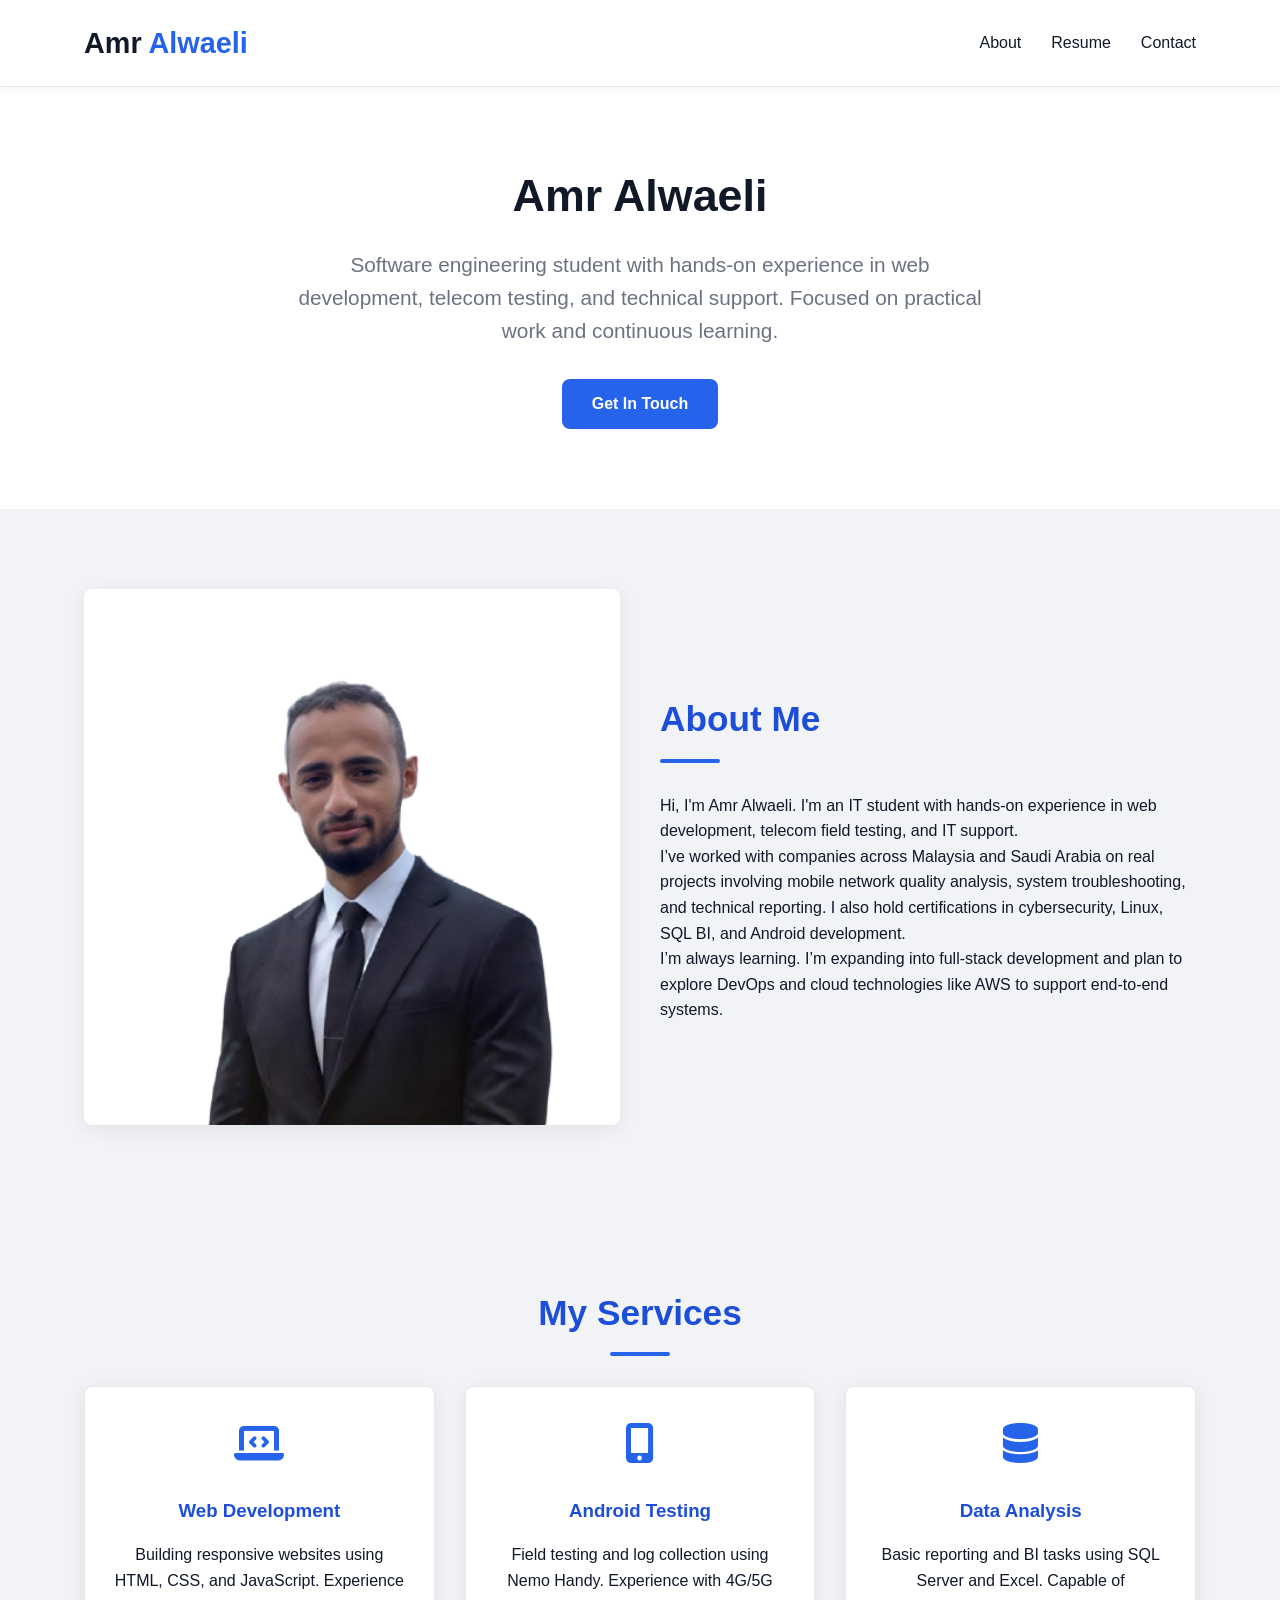
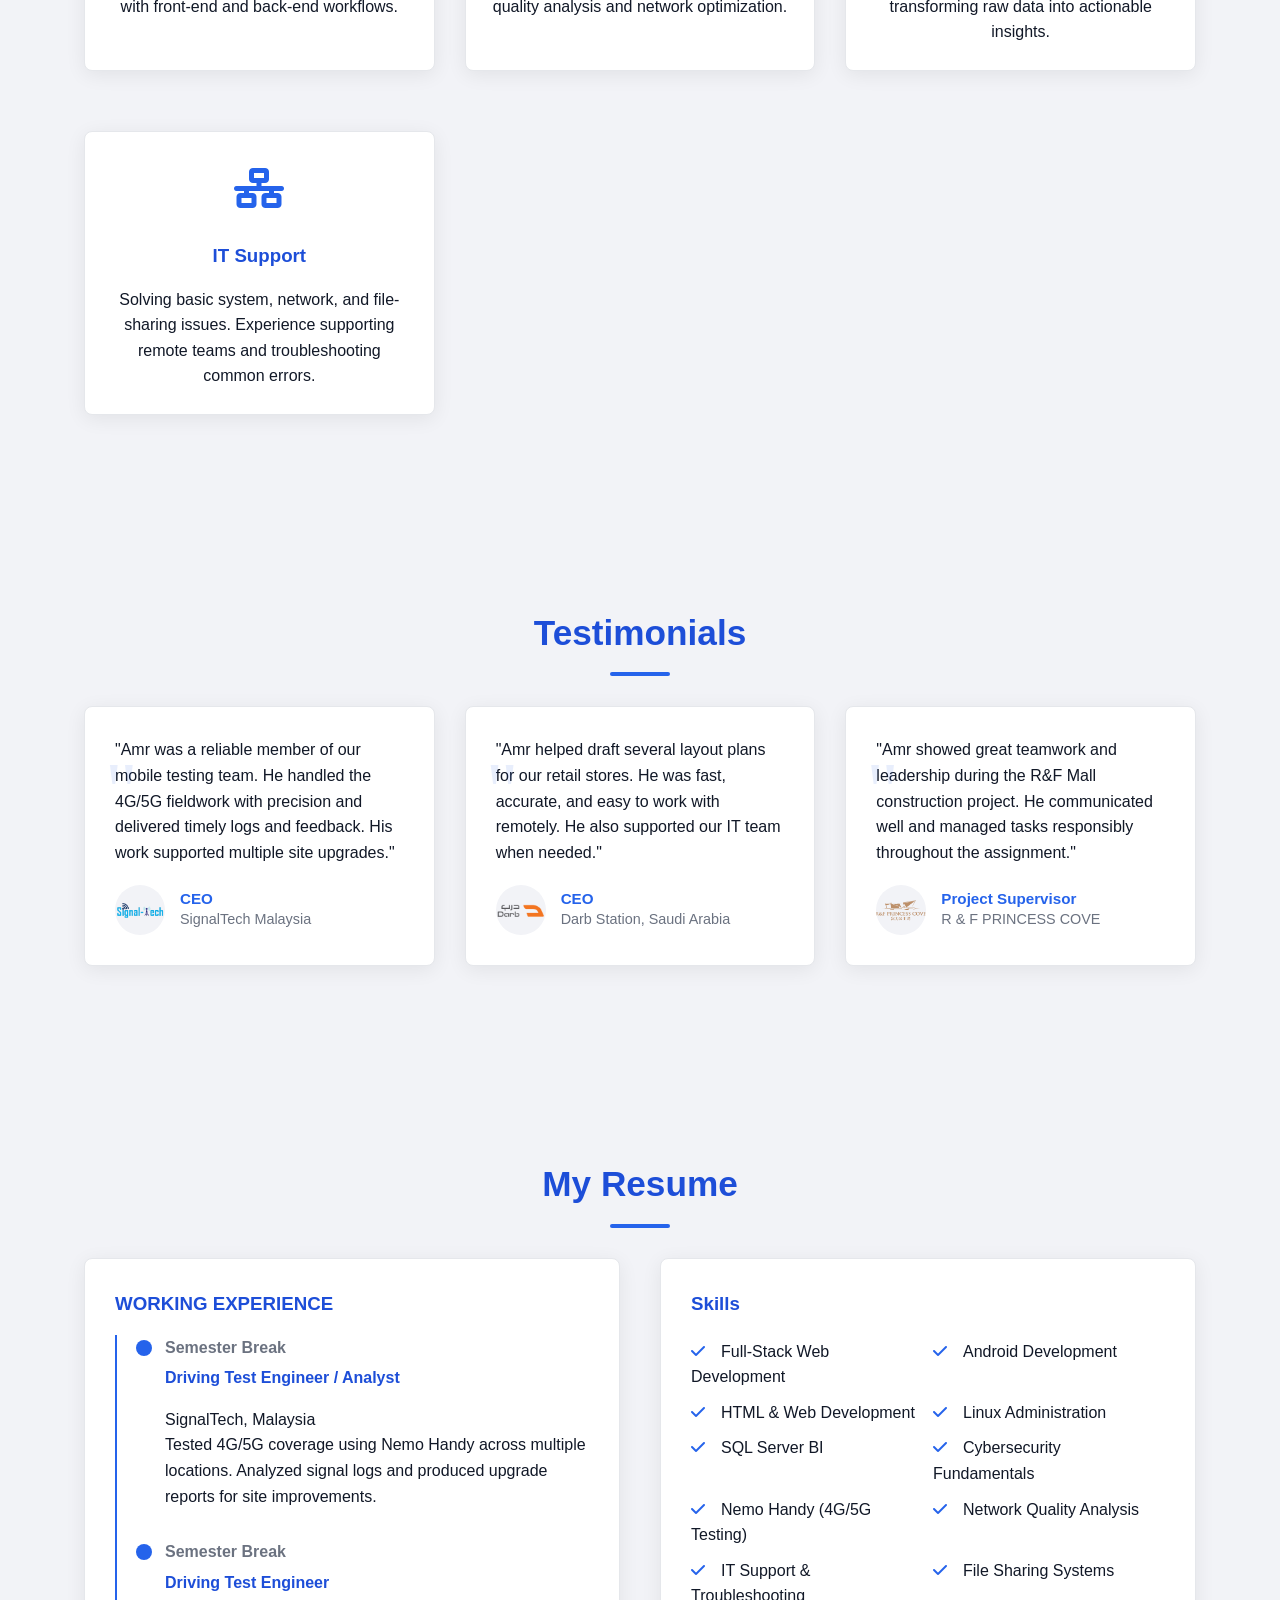
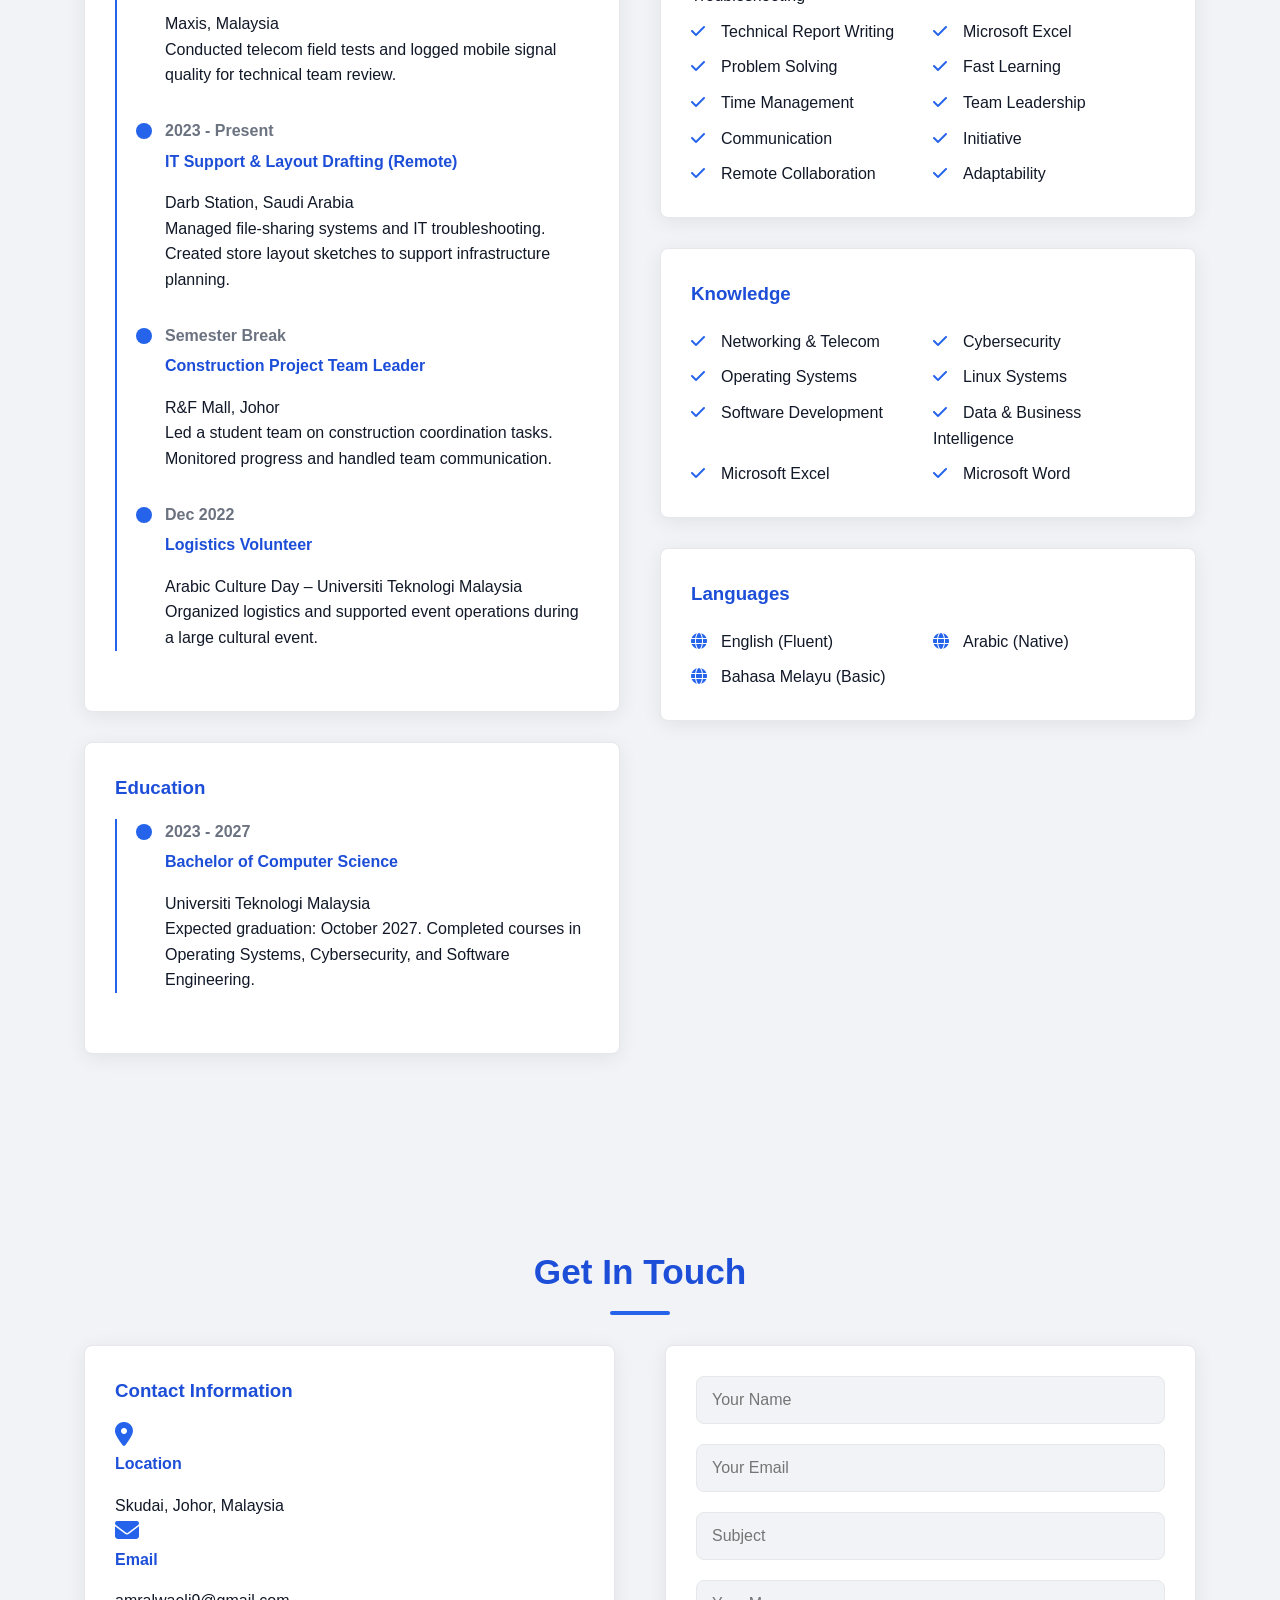
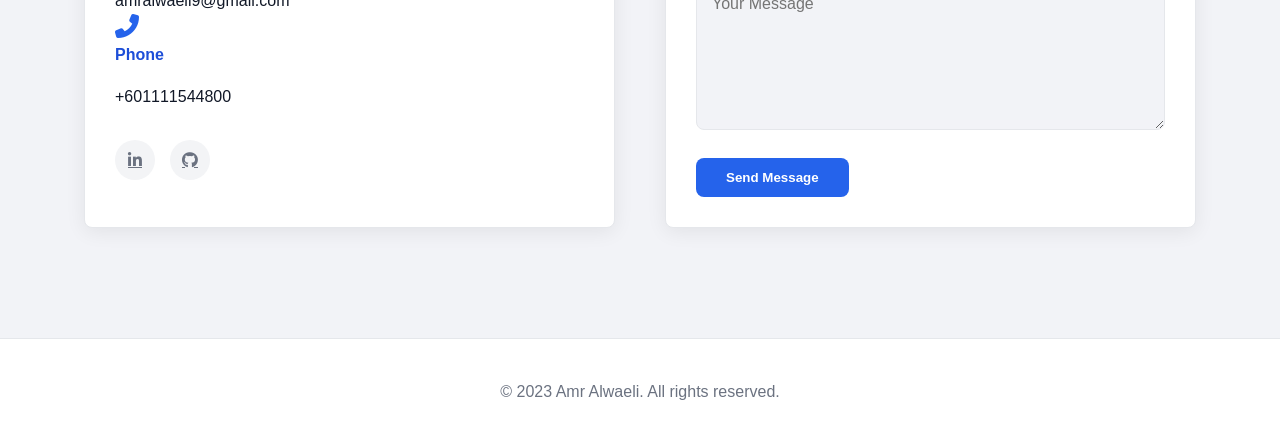
==== index.html @ 433f0118 "Add files via upload" ====
<!DOCTYPE html>
<html lang="en">
<head>
    <meta charset="UTF-8">
    <meta name="viewport" content="width=device-width, initial-scale=1.0">
    <title>Amr Alwaeli | Portfolio</title>
    <link rel="stylesheet" href="https://cdnjs.cloudflare.com/ajax/libs/font-awesome/6.4.0/css/all.min.css">
    <link href="https://fonts.googleapis.com/css2?family=Inter:wght@400;600;700&display=swap" rel="stylesheet">
    <link rel="stylesheet" href="styles.css">
</head>
<body>
    <!-- Header -->
    <header>
        <div class="container nav-container">
            <a href="#" class="logo">Amr<span> Alwaeli</span></a>
            
            <button class="mobile-menu-btn">
                <i class="fas fa-bars"></i>
            </button>
            
            <ul class="nav-links">
                <li><a href="#about">About</a></li>
                <li><a href="#resume">Resume</a></li>
                <li><a href="#contact">Contact</a></li>
            </ul>
        </div>
    </header>

    <!-- Hero Section -->
    <section class="hero">
        <div class="container">
            <h1>Amr Alwaeli</h1>
            <p>Software engineering student with hands-on experience in web development, telecom testing, and technical support. Focused on practical work and continuous learning.</p>
            <a href="#contact" class="btn">Get In Touch</a>
        </div>
    </section>

    <!-- About Section -->
    <section id="about" class="section">
        <div class="container">
            <div class="about-content">
                <div class="about-img">
                    <img src="assets/images/me.png" alt="Amr Alwaeli">
                </div>
                <div class="about-text">
                    <h2>About Me</h2>
                    <p>Hi, I'm Amr Alwaeli. I'm an IT student with hands-on experience in web development, telecom field testing, and IT support.</p>
                    <p>I’ve worked with companies across Malaysia and Saudi Arabia on real projects involving mobile network quality analysis, system troubleshooting, and technical reporting. I also hold certifications in cybersecurity, Linux, SQL BI, and Android development.</p>
                    <p>I’m always learning. I’m expanding into full-stack development and plan to explore DevOps and cloud technologies like AWS to support end-to-end systems.</p>
                </div>
            </div>
        </div>
    </section>
            
    <!-- My Services -->
    <div class="services-section">
        <div class="container">
            <h2 class="text-center">My Services</h2>
            <div class="services">
                <div class="card service-card">
                    <div class="service-icon">
                        <i class="fas fa-laptop-code"></i>
                    </div>
                    <h3>Web Development</h3>
                    <p>Building responsive websites using HTML, CSS, and JavaScript. Experience with front-end and back-end workflows.</p>
                </div>
                <div class="card service-card">
                    <div class="service-icon">
                        <i class="fas fa-mobile-alt"></i>
                    </div>
                    <h3>Android Testing</h3>
                    <p>Field testing and log collection using Nemo Handy. Experience with 4G/5G quality analysis and network optimization.</p>
                </div>
                <div class="card service-card">
                    <div class="service-icon">
                        <i class="fas fa-database"></i>
                    </div>
                    <h3>Data Analysis</h3>
                    <p>Basic reporting and BI tasks using SQL Server and Excel. Capable of transforming raw data into actionable insights.</p>
                </div>
                <div class="card service-card">
                    <div class="service-icon">
                        <i class="fas fa-network-wired"></i>
                    </div>
                    <h3>IT Support</h3>
                    <p>Solving basic system, network, and file-sharing issues. Experience supporting remote teams and troubleshooting common errors.</p>
                </div>
            </div>
        </div>
    </div>
            
    <!-- Testimonials -->
    <div class="testimonials-section">
        <div class="container">
            <h2 class="text-center">Testimonials</h2>
            <div class="testimonials">
                <div class="card testimonial-card">
                    <div class="testimonial-content">
                        <p>"Amr was a reliable member of our mobile testing team. He handled the 4G/5G fieldwork with precision and delivered timely logs and feedback. His work supported multiple site upgrades."</p>
                        <div class="client-info">
                            <img src="assets/images/SignalTech.jpg" alt="Client" class="client-avatar">
                            <div>
                                <h4>CEO</h4>
                                <p>SignalTech Malaysia</p>
                            </div>
                        </div>
                    </div>
                </div>
                <div class="card testimonial-card">
                    <div class="testimonial-content">
                        <p>"Amr helped draft several layout plans for our retail stores. He was fast, accurate, and easy to work with remotely. He also supported our IT team when needed."</p>
                        <div class="client-info">
                            <img src="assets/images/Darb.jpg" alt="Client" class="client-avatar">
                            <div>
                                <h4>CEO</h4>
                                <p>Darb Station, Saudi Arabia</p>
                            </div>
                        </div>
                    </div>
                </div>
                <div class="card testimonial-card">
                    <div class="testimonial-content">
                        <p>"Amr showed great teamwork and leadership during the R&F Mall construction project. He communicated well and managed tasks responsibly throughout the assignment."</p>
                        <div class="client-info">
                            <img src="assets/images/R&F.jpg" alt="Client" class="client-avatar">
                            <div>
                                <h4>Project Supervisor</h4>
                                <p>R & F PRINCESS COVE</p>
                            </div>
                        </div>
                    </div>
                </div>
            </div>
        </div>
    </div>

    <!-- Resume Section -->
    <section id="resume" class="section resume-section">
        <div class="container">
            <h2 class="text-center">My Resume</h2>
            
            <div class="resume-grid">
                <!-- Left Column -->
                <div>
                    <div class="card">
                        <h3>WORKING EXPERIENCE</h3>
                        <div class="timeline">
                            <div class="timeline-item">
                                <div class="timeline-date">Semester Break</div>
                                <h4>Driving Test Engineer / Analyst</h4>
                                <p>SignalTech, Malaysia</p>
                                <p>Tested 4G/5G coverage using Nemo Handy across multiple locations. Analyzed signal logs and produced upgrade reports for site improvements.</p>
                            </div>
                            <div class="timeline-item">
                                <div class="timeline-date">Semester Break</div>
                                <h4>Driving Test Engineer</h4>
                                <p>Maxis, Malaysia</p>
                                <p>Conducted telecom field tests and logged mobile signal quality for technical team review.</p>
                            </div>
                            <div class="timeline-item">
                                <div class="timeline-date">2023 - Present</div>
                                <h4>IT Support & Layout Drafting (Remote)</h4>
                                <p>Darb Station, Saudi Arabia</p>
                                <p>Managed file-sharing systems and IT troubleshooting. Created store layout sketches to support infrastructure planning.</p>
                            </div>
                            <div class="timeline-item">
                                <div class="timeline-date">Semester Break</div>
                                <h4>Construction Project Team Leader</h4>
                                <p>R&F Mall, Johor</p>
                                <p>Led a student team on construction coordination tasks. Monitored progress and handled team communication.</p>
                            </div>
                            <div class="timeline-item">
                                <div class="timeline-date">Dec 2022</div>
                                <h4>Logistics Volunteer</h4>
                                <p>Arabic Culture Day – Universiti Teknologi Malaysia</p>
                                <p>Organized logistics and supported event operations during a large cultural event.</p>
                            </div>
                        </div>
                    </div>

                    <div class="card">
                        <h3>Education</h3>
                        <div class="timeline">
                            <div class="timeline-item">
                                <div class="timeline-date">2023 - 2027</div>
                                <h4>Bachelor of Computer Science</h4>
                                <p>Universiti Teknologi Malaysia</p>
                                <p>Expected graduation: October 2027. Completed courses in Operating Systems, Cybersecurity, and Software Engineering.</p>
                            </div>
                        </div>
                    </div>
                </div>
                
                <!-- Right Column -->
                <div>
                    <div class="card">
                        <h3>Skills</h3>
                        <div class="knowledge-list">
                            <div class="knowledge-item"><i class="fas fa-check"></i><span>Full-Stack Web Development</span></div>
                            <div class="knowledge-item"><i class="fas fa-check"></i><span>Android Development</span></div>
                            <div class="knowledge-item"><i class="fas fa-check"></i><span>HTML & Web Development</span></div>
                            <div class="knowledge-item"><i class="fas fa-check"></i><span>Linux Administration</span></div>
                            <div class="knowledge-item"><i class="fas fa-check"></i><span>SQL Server BI</span></div>
                            <div class="knowledge-item"><i class="fas fa-check"></i><span>Cybersecurity Fundamentals</span></div>
                            <div class="knowledge-item"><i class="fas fa-check"></i><span>Nemo Handy (4G/5G Testing)</span></div>
                            <div class="knowledge-item"><i class="fas fa-check"></i><span>Network Quality Analysis</span></div>
                            <div class="knowledge-item"><i class="fas fa-check"></i><span>IT Support & Troubleshooting</span></div>
                            <div class="knowledge-item"><i class="fas fa-check"></i><span>File Sharing Systems</span></div>
                            <div class="knowledge-item"><i class="fas fa-check"></i><span>Technical Report Writing</span></div>
                            <div class="knowledge-item"><i class="fas fa-check"></i><span>Microsoft Excel</span></div>
                            <div class="knowledge-item"><i class="fas fa-check"></i><span>Problem Solving</span></div>
                            <div class="knowledge-item"><i class="fas fa-check"></i><span>Fast Learning</span></div>
                            <div class="knowledge-item"><i class="fas fa-check"></i><span>Time Management</span></div>
                            <div class="knowledge-item"><i class="fas fa-check"></i><span>Team Leadership</span></div>
                            <div class="knowledge-item"><i class="fas fa-check"></i><span>Communication</span></div>
                            <div class="knowledge-item"><i class="fas fa-check"></i><span>Initiative</span></div>
                            <div class="knowledge-item"><i class="fas fa-check"></i><span>Remote Collaboration</span></div>
                            <div class="knowledge-item"><i class="fas fa-check"></i><span>Adaptability</span></div>
                        </div>
                    </div>

                    <div class="card">
                        <h3>Knowledge</h3>
                        <div class="knowledge-list">
                            <div class="knowledge-item"><i class="fas fa-check"></i><span>Networking & Telecom</span></div>
                            <div class="knowledge-item"><i class="fas fa-check"></i><span>Cybersecurity</span></div>
                            <div class="knowledge-item"><i class="fas fa-check"></i><span>Operating Systems</span></div>
                            <div class="knowledge-item"><i class="fas fa-check"></i><span>Linux Systems</span></div>
                            <div class="knowledge-item"><i class="fas fa-check"></i><span>Software Development</span></div>
                            <div class="knowledge-item"><i class="fas fa-check"></i><span>Data & Business Intelligence</span></div>
                            <div class="knowledge-item"><i class="fas fa-check"></i><span>Microsoft Excel</span></div>
                            <div class="knowledge-item"><i class="fas fa-check"></i><span>Microsoft Word</span></div>
                        </div>
                    </div>
                    
                    <div class="card">
                        <h3>Languages</h3>
                        <div class="languages-list">
                            <div class="language-item"><i class="fas fa-globe"></i><span>English (Fluent)</span></div>
                            <div class="language-item"><i class="fas fa-globe"></i><span>Arabic (Native)</span></div>
                            <div class="language-item"><i class="fas fa-globe"></i><span>Bahasa Melayu (Basic)</span></div>
                        </div>
                    </div>
                </div>
            </div>
        </div>
    </section>

    <!-- Contact Section -->
    <section id="contact" class="section">
        <div class="container">
            <h2 class="text-center">Get In Touch</h2>
            
            <div class="contact-container">
                <div class="card contact-info">
                    <h3>Contact Information</h3>
                    
                    <div class="contact-detail">
                        <i class="fas fa-map-marker-alt"></i>
                        <div>
                            <h4>Location</h4>
                            <p>Skudai, Johor, Malaysia</p>
                        </div>
                    </div>
                    
                    <div class="contact-detail">
                        <i class="fas fa-envelope"></i>
                        <div>
                            <h4>Email</h4>
                            <p>amralwaeli9@gmail.com</p>
                        </div>
                    </div>
                    
                    <div class="contact-detail">
                        <i class="fas fa-phone-alt"></i>
                        <div>
                            <h4>Phone</h4>
                            <p>+601111544800</p>
                        </div>
                    </div>
                    
                    <div class="social-links">
                        <a href="https://www.linkedin.com/in/amr-alwaeli/"><i class="fab fa-linkedin-in"></i></a>
                        <a href="https://github.com/amralwaeli"><i class="fab fa-github"></i></a>
                    </div>
                </div>
                
                <div class="card">
                    <form class="contact-form">
                        <div class="form-group">
                            <input type="text" placeholder="Your Name" required>
                        </div>
                        <div class="form-group">
                            <input type="email" placeholder="Your Email" required>
                        </div>
                        <div class="form-group">
                            <input type="text" placeholder="Subject">
                        </div>
                        <div class="form-group">
                            <textarea placeholder="Your Message" required></textarea>
                        </div>
                        <button type="submit" class="btn">Send Message</button>
                    </form>
                </div>
            </div>
        </div>
    </section>

    <!-- Footer -->
    <footer>
        <div class="container">
            <p>© 2023 Amr Alwaeli. All rights reserved.</p>
        </div>
    </footer>

    <script src="script.js"></script>
</body>
</html>
---- styles.css ----
/* Base Styles - Professional Blue & Emerald Theme */
:root {
    /* Backgrounds from your table */
    --bg-main: #f2f3f7;   /* subtle soft gray-blue tone, cleaner than plain gray */
    --bg-card: #ffffff;   /* keep cards white for contrast */

    /* Text from your table */
    --text-primary: #111827;
    --text-secondary: #6B7280;

    /* Colors from your table */
    --color-headings: #1D4ED8;
    --color-accent: #2563EB;
    --color-accent-dark: #1D4ED8; /* Darker blue for hover */
    --color-cta: #10B981;
    --color-cta-dark: #059669; /* Darker emerald for hover */

    /* Borders from your table */
    --color-border: #E5E7EB;

    /* Standard variables */
    --transition: all 0.3s ease;
    --border-radius: 8px;
    --shadow: 0 4px 20px rgba(0, 0, 0, 0.07);
}

* {
    margin: 0;
    padding: 0;
    box-sizing: border-box;
}

body {
    font-family: 'Segoe UI', Tahoma, Geneva, Verdana, sans-serif;
    background-color: var(--bg-main);
    color: var(--text-primary);
    line-height: 1.6;
    overflow-x: hidden;
}

h1, h2, h3, h4, h5 {
    font-weight: 700;
    margin-bottom: 1rem;
    color: var(--color-headings);
}

.logo {
    font-weight: 700;
    color: var(--text-primary);
    text-decoration: none;
    font-size: 1.8rem;
}

h1 {
    font-size: 2.8rem;
    color: var(--text-primary); /* h1 is main title, should be primary text */
}

h2 {
    font-size: 2.2rem;
    position: relative;
    padding-bottom: 15px;
    margin-bottom: 30px; 
}

h2.text-center:after {
    left: 50%;
    transform: translateX(-50%);
}

h2:after {
    content: '';
    position: absolute;
    bottom: 0;
    left: 0;
    width: 60px;
    height: 4px;
    background: var(--color-accent);
    border-radius: 2px;
}

.container {
    width: 90%;
    max-width: 1200px;
    margin: 0 auto;
    padding: 0 20px;
}

/* Button Styling */
.btn {
    display: inline-block;
    background: var(--color-accent);
    color: white;
    padding: 12px 30px;
    border-radius: var(--border-radius);
    text-decoration: none;
    font-weight: 600;
    transition: var(--transition);
    border: none;
    cursor: pointer;
}

.btn:hover {
    background: var(--color-accent-dark);
    transform: translateY(-3px);
    box-shadow: var(--shadow);
}

/* CTA Button Alternate Style */
.btn.btn-cta {
    background: var(--color-cta);
}

.btn.btn-cta:hover {
    background: var(--color-cta-dark);
}


.section {
    padding: 80px 0;
}

.text-center {
    text-align: center;
}

.card {
    background: var(--bg-card);
    border-radius: var(--border-radius);
    padding: 30px;
    transition: var(--transition);
    box-shadow: var(--shadow);
    margin-bottom: 30px;
    border: 1px solid var(--color-border);
}

.card:hover {
    transform: translateY(-5px);
}

/* Header & Navigation */
header {
    position: fixed;
    top: 0;
    left: 0;
    width: 100%;
    z-index: 1000;
    padding: 20px 0;
    background: rgba(255, 255, 255, 0.98);
    box-shadow: 0 2px 10px rgba(0, 0, 0, 0.05);
    border-bottom: 1px solid var(--color-border);
}

.nav-container {
    display: flex;
    justify-content: space-between;
    align-items: center;
}

.logo span {
    color: var(--color-accent);
}

.nav-links {
    display: flex;
    list-style: none;
}

.nav-links li {
    margin-left: 30px;
}

.nav-links a {
    text-decoration: none;
    color: var(--text-primary);
    font-weight: 500;
    transition: var(--transition);
    position: relative;
    padding: 5px 0;
}

.nav-links a:after {
    content: '';
    position: absolute;
    bottom: -5px;
    left: 0;
    width: 0;
    height: 2px;
    background: var(--color-accent);
    transition: var(--transition);
}

.nav-links a:hover:after {
    width: 100%;
}

.nav-links a:hover {
    color: var(--color-accent);
}

.mobile-menu-btn {
    display: none;
    background: none;
    border: none;
    font-size: 1.5rem;
    color: var(--text-primary);
    cursor: pointer;
}

/* Hero Section */
.hero {
    padding: 160px 0 80px;
    text-align: center;
    background-color: var(--bg-card); 
}

.hero p {
    font-size: 1.3rem;
    max-width: 700px;
    margin: 0 auto 2rem;
    color: var(--text-secondary);
}

/* About Section */
.about-content {
    display: grid;
    grid-template-columns: 1fr 1fr;
    gap: 40px;
    align-items: center;
}

.about-img {
    position: relative;
    border-radius: var(--border-radius);
    overflow: hidden;
    box-shadow: var(--shadow);
}

.about-img img {
    width: 100%;
    height: auto;
    display: block;
}

/* Services & Testimonials Section */
.services-section, .testimonials-section {
    padding: 80px 0;
}

.services {
    display: grid;
    grid-template-columns: repeat(auto-fill, minmax(300px, 1fr));
    gap: 30px;
}

.service-card {
    padding: 25px;
    text-align: center;
}

.service-icon {
    font-size: 2.5rem;
    color: var(--color-accent);
    margin-bottom: 20px;
}

.testimonials {
    display: grid;
    grid-template-columns: repeat(auto-fill, minmax(350px, 1fr));
    gap: 30px;
}

.testimonial-card:before {
    content: '"';
    position: absolute;
    top: 20px;
    left: 20px;
    font-size: 5rem;
    color: var(--color-accent);
    opacity: 0.1;
    font-family: Georgia, serif;
}

.client-info {
    display: flex;
    align-items: center;
    margin-top: 20px;
}

.client-avatar {
    width: 50px;
    height: 50px;
    border-radius: 50%;
    margin-right: 15px;
    object-fit: contain;
    background-color: var(--bg-main);
}

/* Resume Section */
.resume-section {
    background: var(--bg-main);
}

.resume-grid {
    display: grid;
    grid-template-columns: 1fr 1fr;
    gap: 40px;
}

.timeline {
    position: relative;
    padding-left: 30px;
}

.timeline:before, .timeline-item:before {
    background: var(--color-accent);
}

.timeline:before {
    content: '';
    position: absolute;
    left: 0;
    top: 0;
    height: 100%;
    width: 2px;
}

.timeline-item {
    position: relative;
    margin-bottom: 30px;
    padding-left: 20px;
}

.timeline-item:before {
    content: '';
    position: absolute;
    left: -9px;
    top: 5px;
    width: 16px;
    height: 16px;
    border-radius: 50%;
}

.timeline-date {
    color: var(--text-secondary);
    font-weight: 600;
    margin-bottom: 5px;
}

.knowledge-list, .languages-list {
    display: grid;
    grid-template-columns: 1fr 1fr;
    gap: 10px;
    margin-top: 20px;
}

.knowledge-item i, .language-item i {
    color: var(--color-accent);
    margin-right: 10px;
    width: 20px;
}

/* Contact Section */
.contact-container {
    display: grid;
    grid-template-columns: 1fr 1fr;
    gap: 50px;
}

.contact-detail i {
    font-size: 1.5rem;
    color: var(--color-accent);
    margin-right: 15px;
    min-width: 30px;
}

.social-links {
    display: flex;
    gap: 15px;
    margin-top: 30px;
}

.social-links a {
    display: flex;
    align-items: center;
    justify-content: center;
    width: 40px;
    height: 40px;
    border-radius: 50%;
    background: #F3F4F6; /* Slightly different gray for contrast */
    color: var(--text-secondary);
    transition: var(--transition);
}

.social-links a:hover {
    background: var(--color-accent);
    color: #fff;
    transform: translateY(-3px);
}

.contact-form .form-group {
    margin-bottom: 20px;
}

.contact-form input,
.contact-form textarea {
    width: 100%;
    padding: 14px 15px;
    border: 1px solid var(--color-border);
    border-radius: var(--border-radius);
    background: var(--bg-main);
    color: var(--text-primary);
    font-family: inherit;
    font-size: 1rem;
    transition: var(--transition);
}

.contact-form input:focus,
.contact-form textarea:focus {
    border-color: var(--color-accent);
    outline: none;
    box-shadow: 0 0 0 3px rgba(37, 99, 235, 0.2);
}

textarea {
    min-height: 150px;
    resize: vertical;
}

/* Footer */
footer {
    background: var(--bg-card);
    padding: 40px 0;
    text-align: center;
    border-top: 1px solid var(--color-border);
    color: var(--text-secondary);
}

/* Responsive Design */
@media (max-width: 992px) {
    .resume-grid, 
    .contact-container,
    .about-content {
        grid-template-columns: 1fr;
    }
}

@media (max-width: 768px) {
    .nav-links {
        position: fixed;
        top: 80px; 
        left: 0;
        background: var(--bg-card);
        width: 100%;
        flex-direction: column;
        align-items: center;
        padding: 20px 0;
        transform: translateY(-150%);
        transition: var(--transition);
        border-top: 1px solid var(--color-border);
    }
    
    .nav-links.active {
        transform: translateY(0);
    }
    
    .nav-links li {
        margin: 15px 0;
        margin-left: 0;
    }
    
    .mobile-menu-btn {
        display: block;
    }
    
    h1 {
        font-size: 2.3rem;
    }
    
    h2 {
        font-size: 1.8rem;
    }
}

@media (max-width: 576px) {
    .section,
    .services-section, 
    .testimonials-section {
        padding: 60px 0;
    }
    
    .services, 
    .testimonials,
    .knowledge-list,
    .languages-list {
        grid-template-columns: 1fr;
    }
}
/* --- Testimonial Client Info Fix --- */

/* Change the flex alignment to align items to the top */
.client-info {
    align-items: flex-start; 
}

/* Style the <div> that wraps the text for better spacing */
.client-info > div {
    padding-top: 5px; /* Add a little space to align text nicely with the avatar's center */
}

/* Style the title (h4) */
.client-info h4 {
    color: var(--color-accent); /* Use bright blue for the title */
    margin: 0 0 2px 0;      /* Remove default margins, add a tiny space below */
    font-size: 0.95rem;     /* Slightly reduce font size */
    line-height: 1.2;
}

/* Style the company name (p) */
.client-info p {
    margin: 0;
    color: var(--text-secondary); /* Use secondary text color for the company */
    font-size: 0.9rem;
    line-height: 1.2;
}
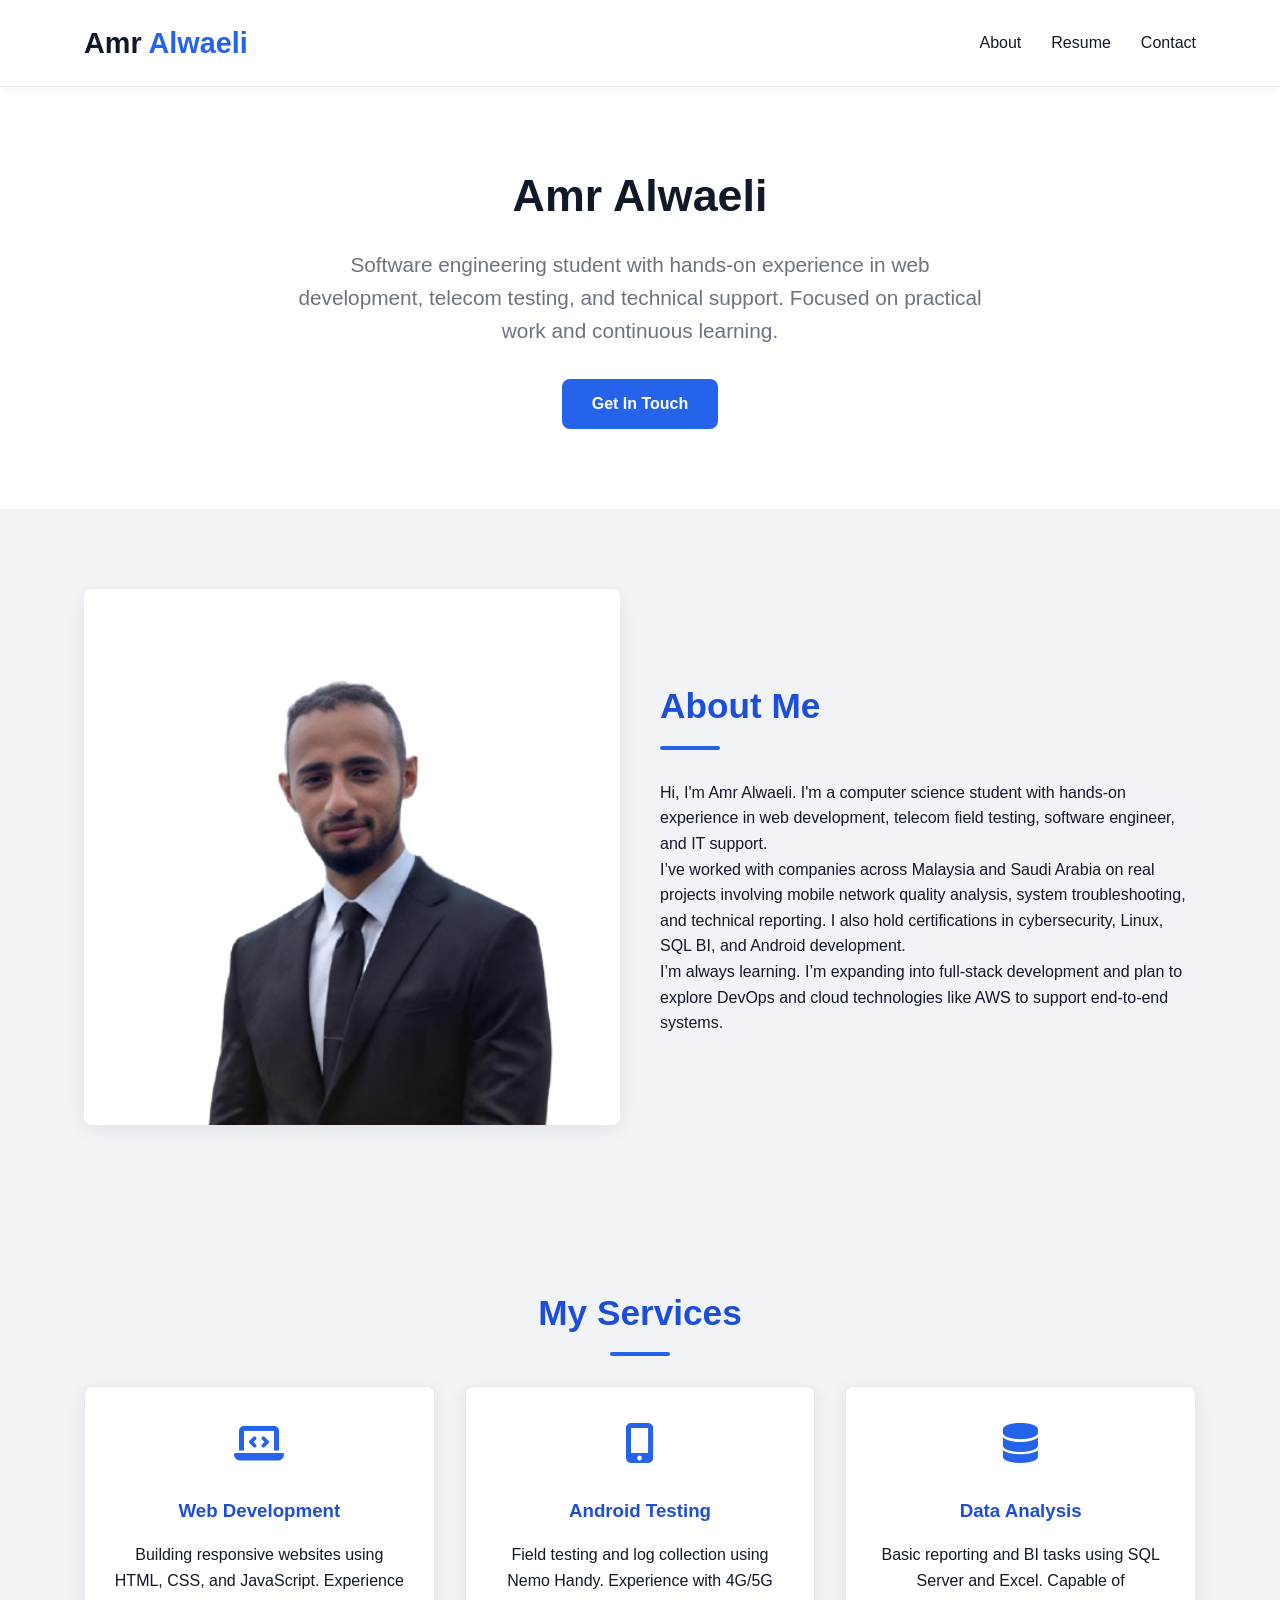
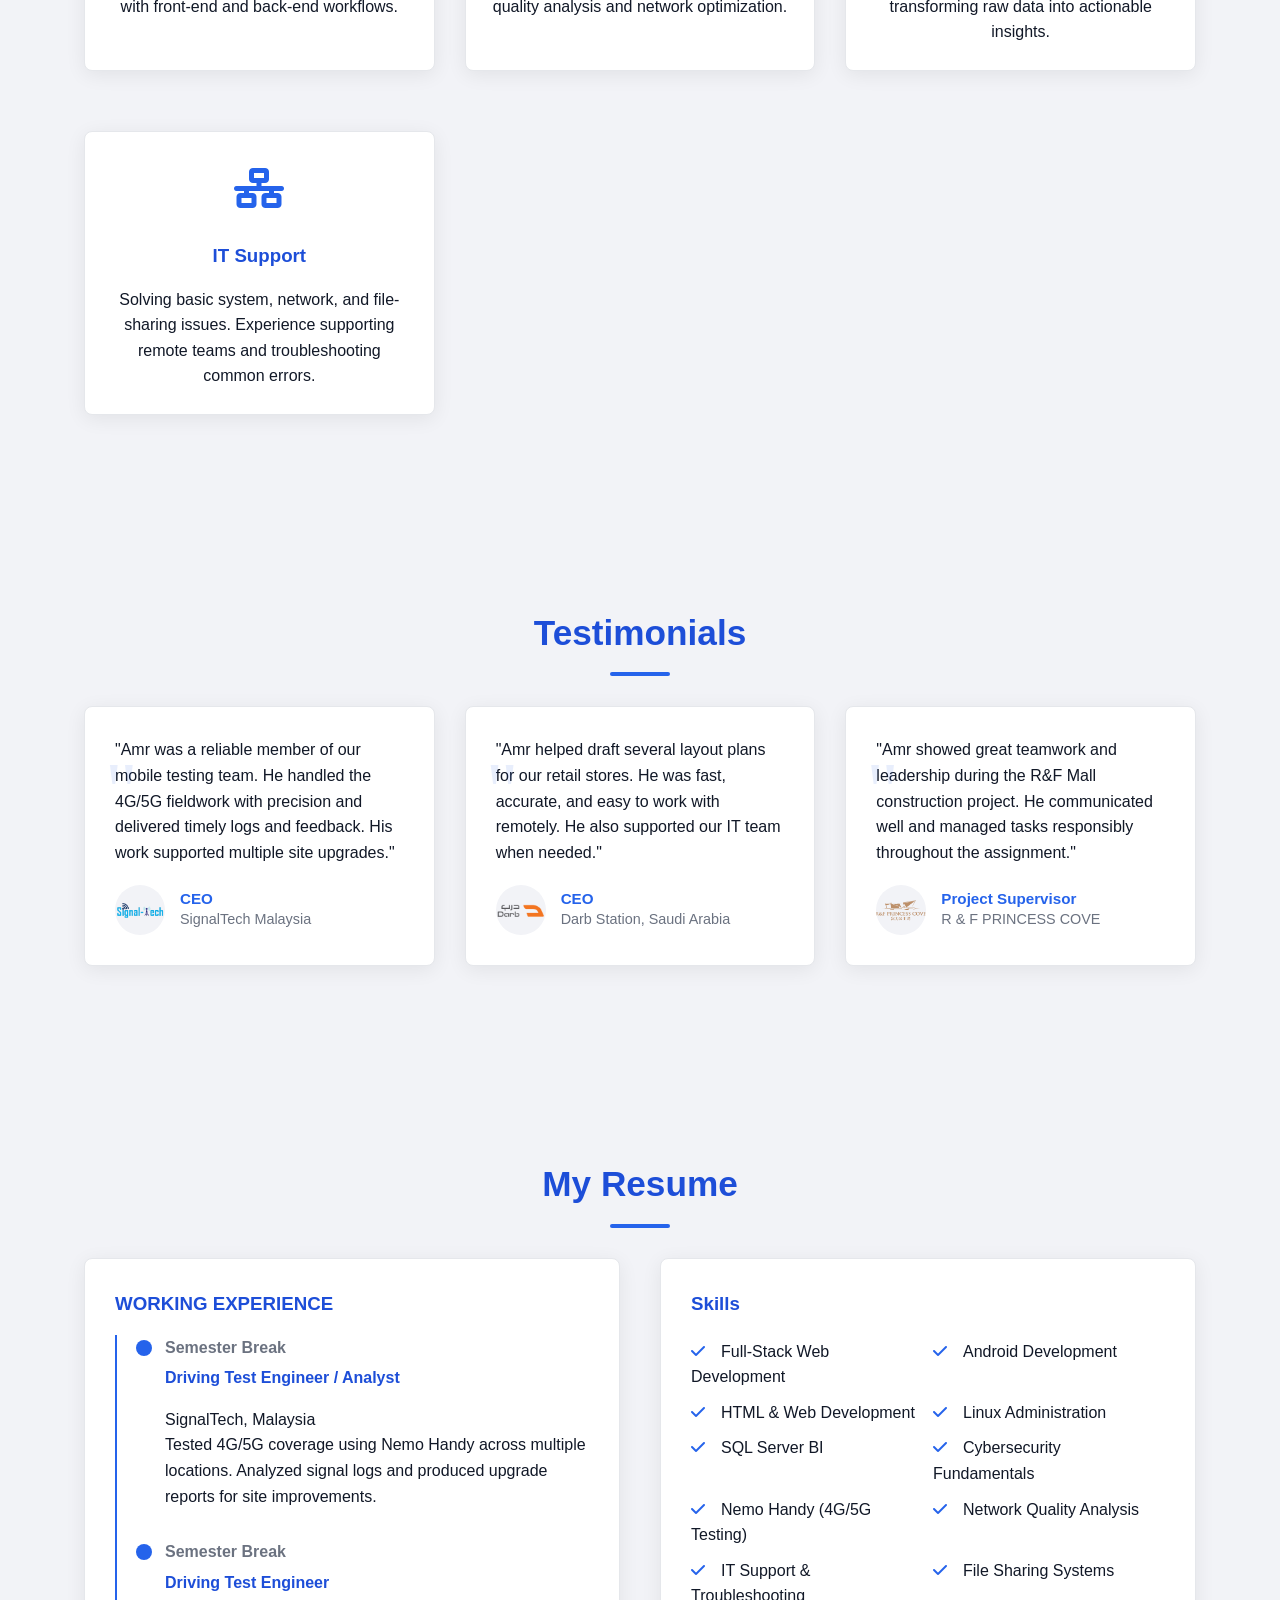
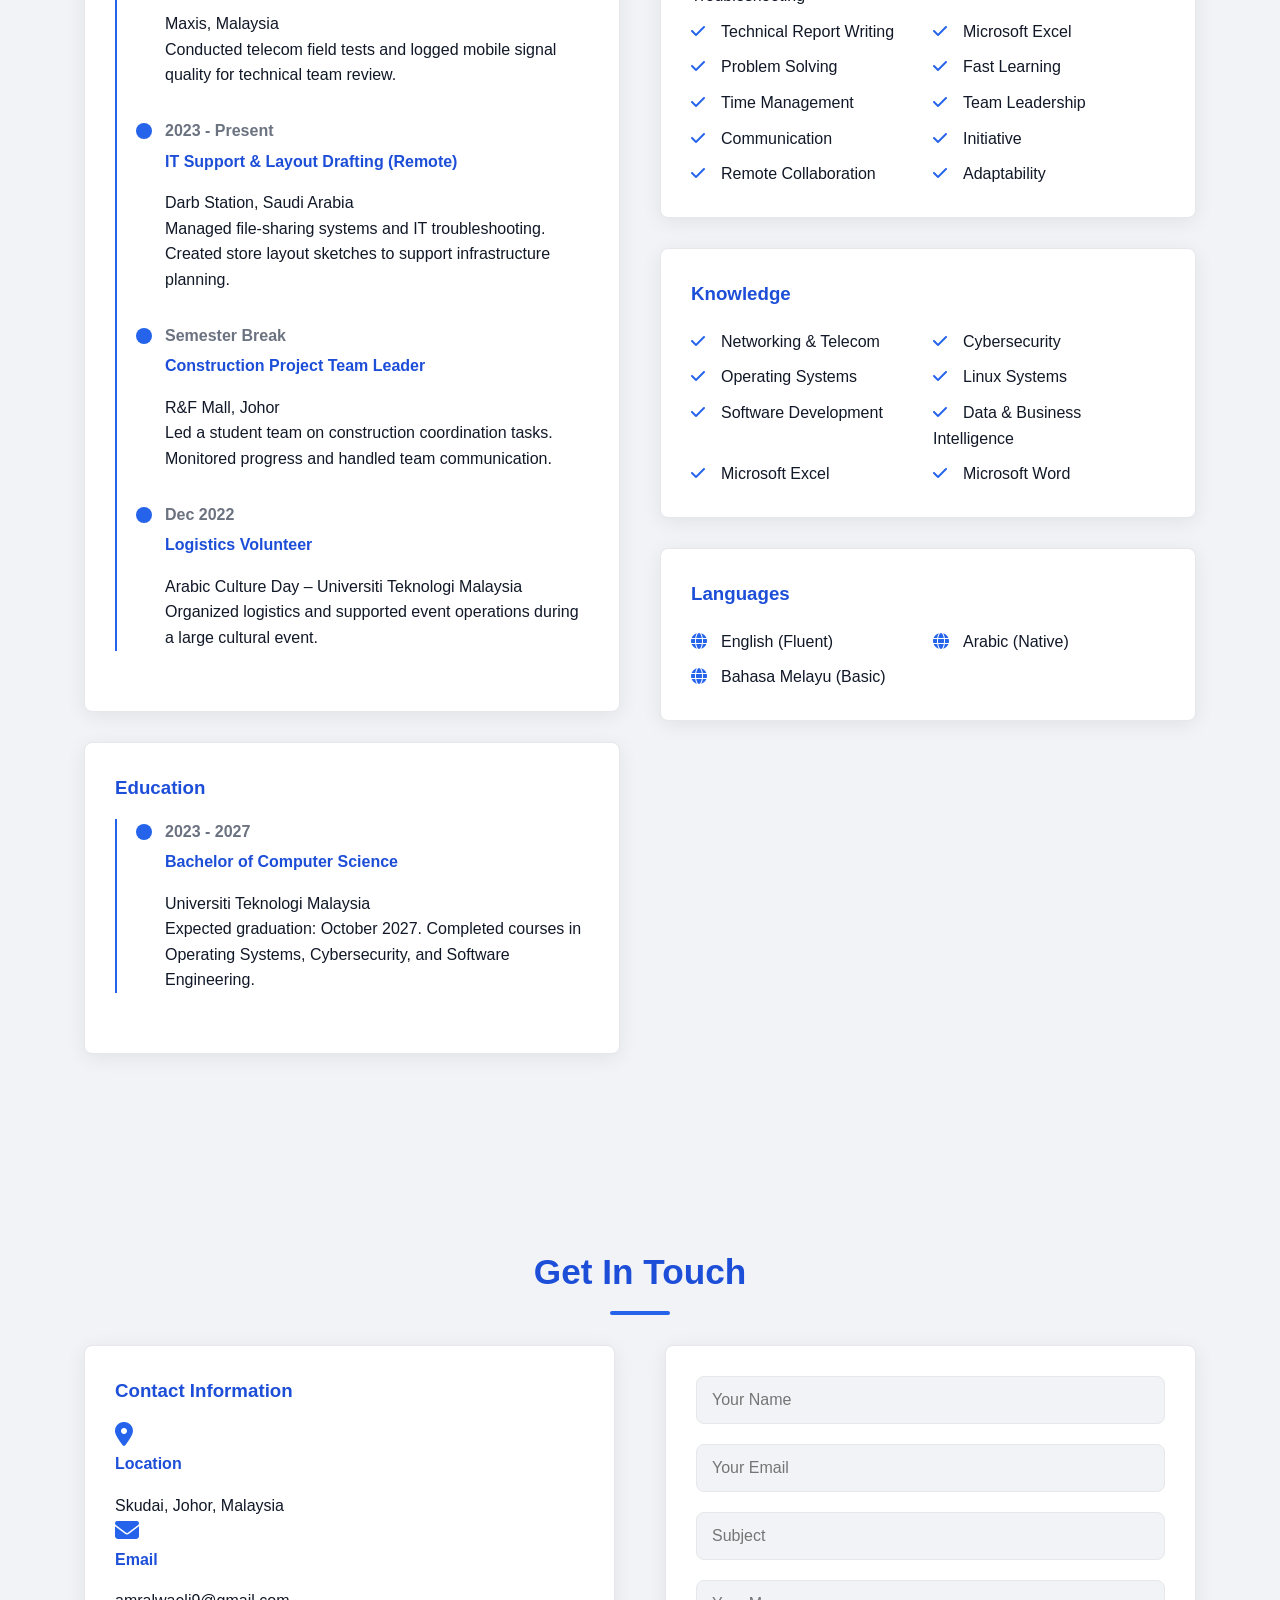
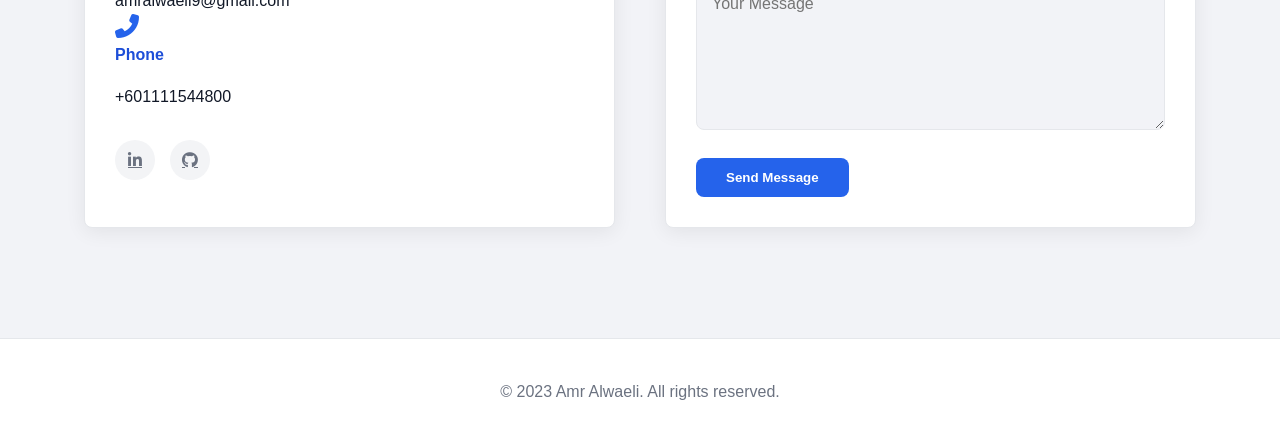
==== commit b05887a3: "Update index.html" ====
--- a/index.html
+++ b/index.html
@@ -44,7 +44,7 @@
                 </div>
                 <div class="about-text">
                     <h2>About Me</h2>
-                    <p>Hi, I'm Amr Alwaeli. I'm an IT student with hands-on experience in web development, telecom field testing, and IT support.</p>
+                    <p>Hi, I'm Amr Alwaeli. I'm a computer science student with hands-on experience in web development, telecom field testing, software engineer, and IT support.</p>
                     <p>I’ve worked with companies across Malaysia and Saudi Arabia on real projects involving mobile network quality analysis, system troubleshooting, and technical reporting. I also hold certifications in cybersecurity, Linux, SQL BI, and Android development.</p>
                     <p>I’m always learning. I’m expanding into full-stack development and plan to explore DevOps and cloud technologies like AWS to support end-to-end systems.</p>
                 </div>
@@ -315,4 +315,4 @@
 
     <script src="script.js"></script>
 </body>
-</html>+</html>
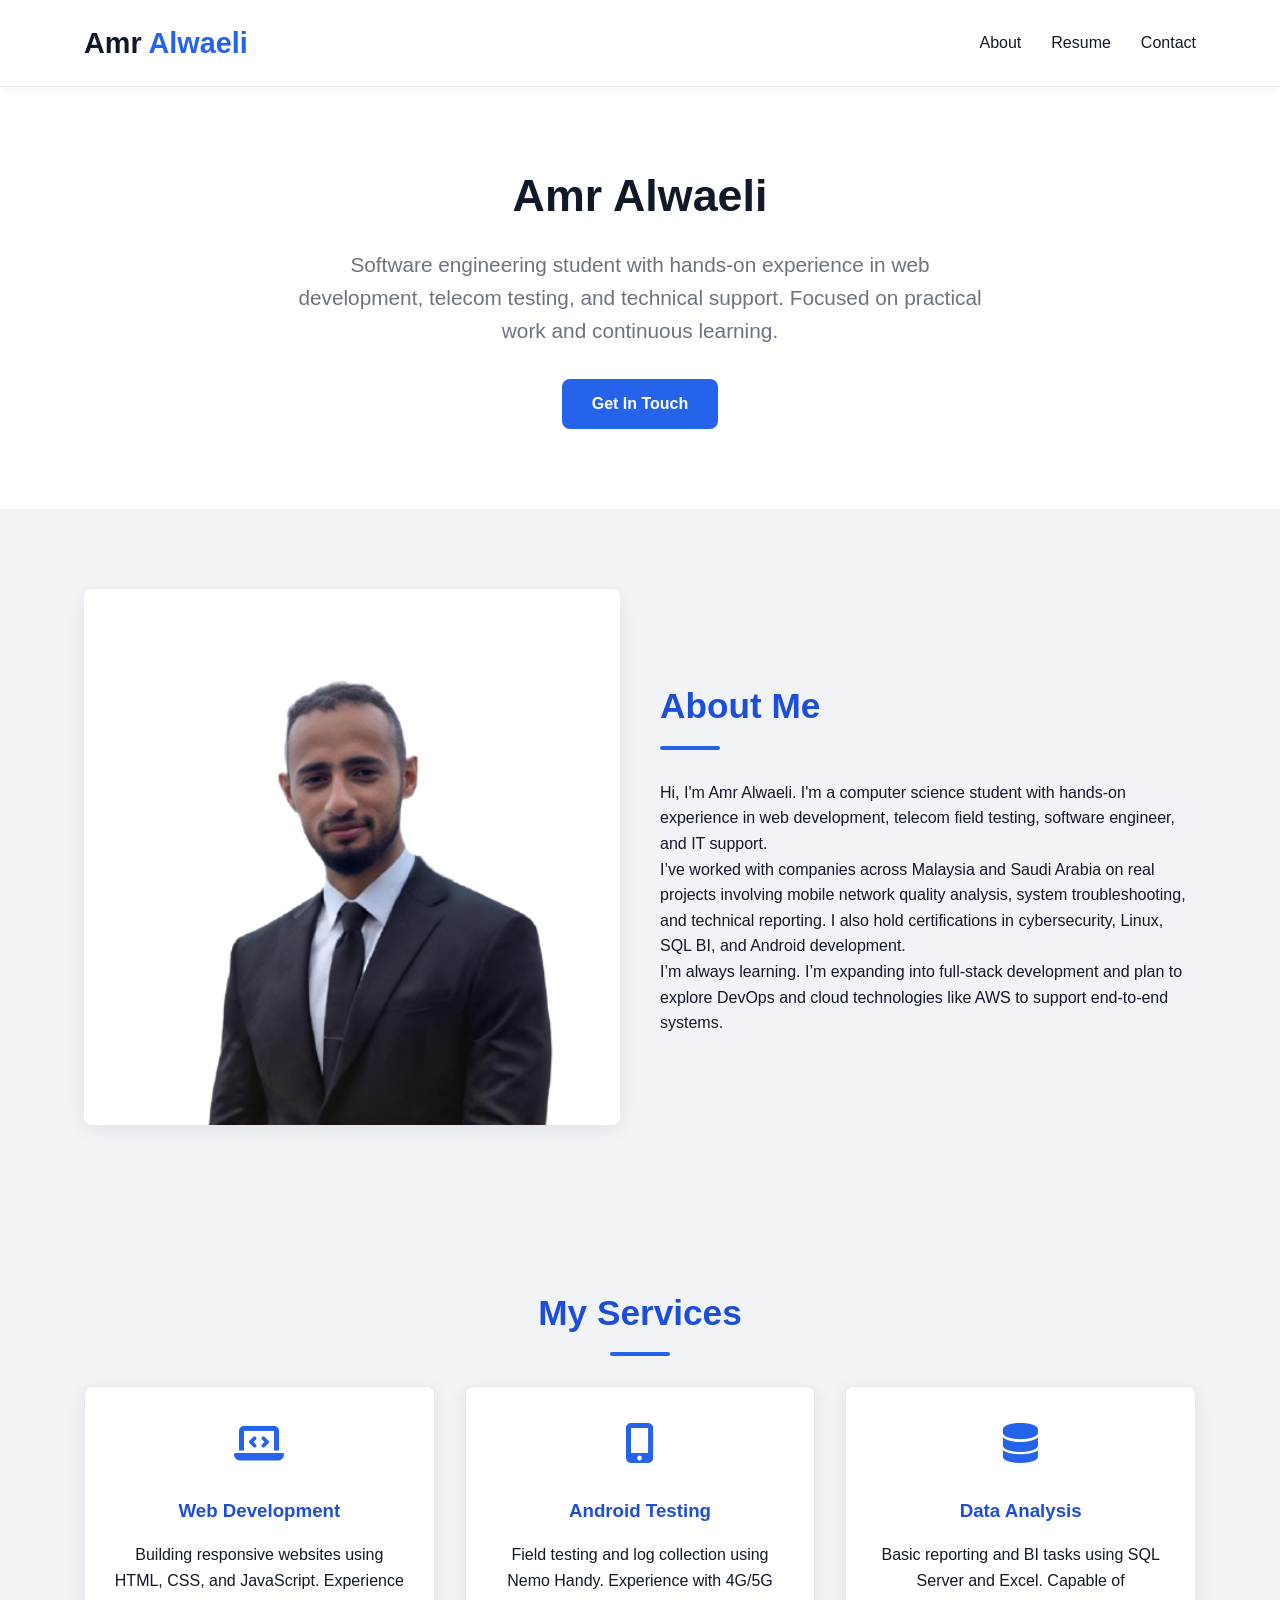
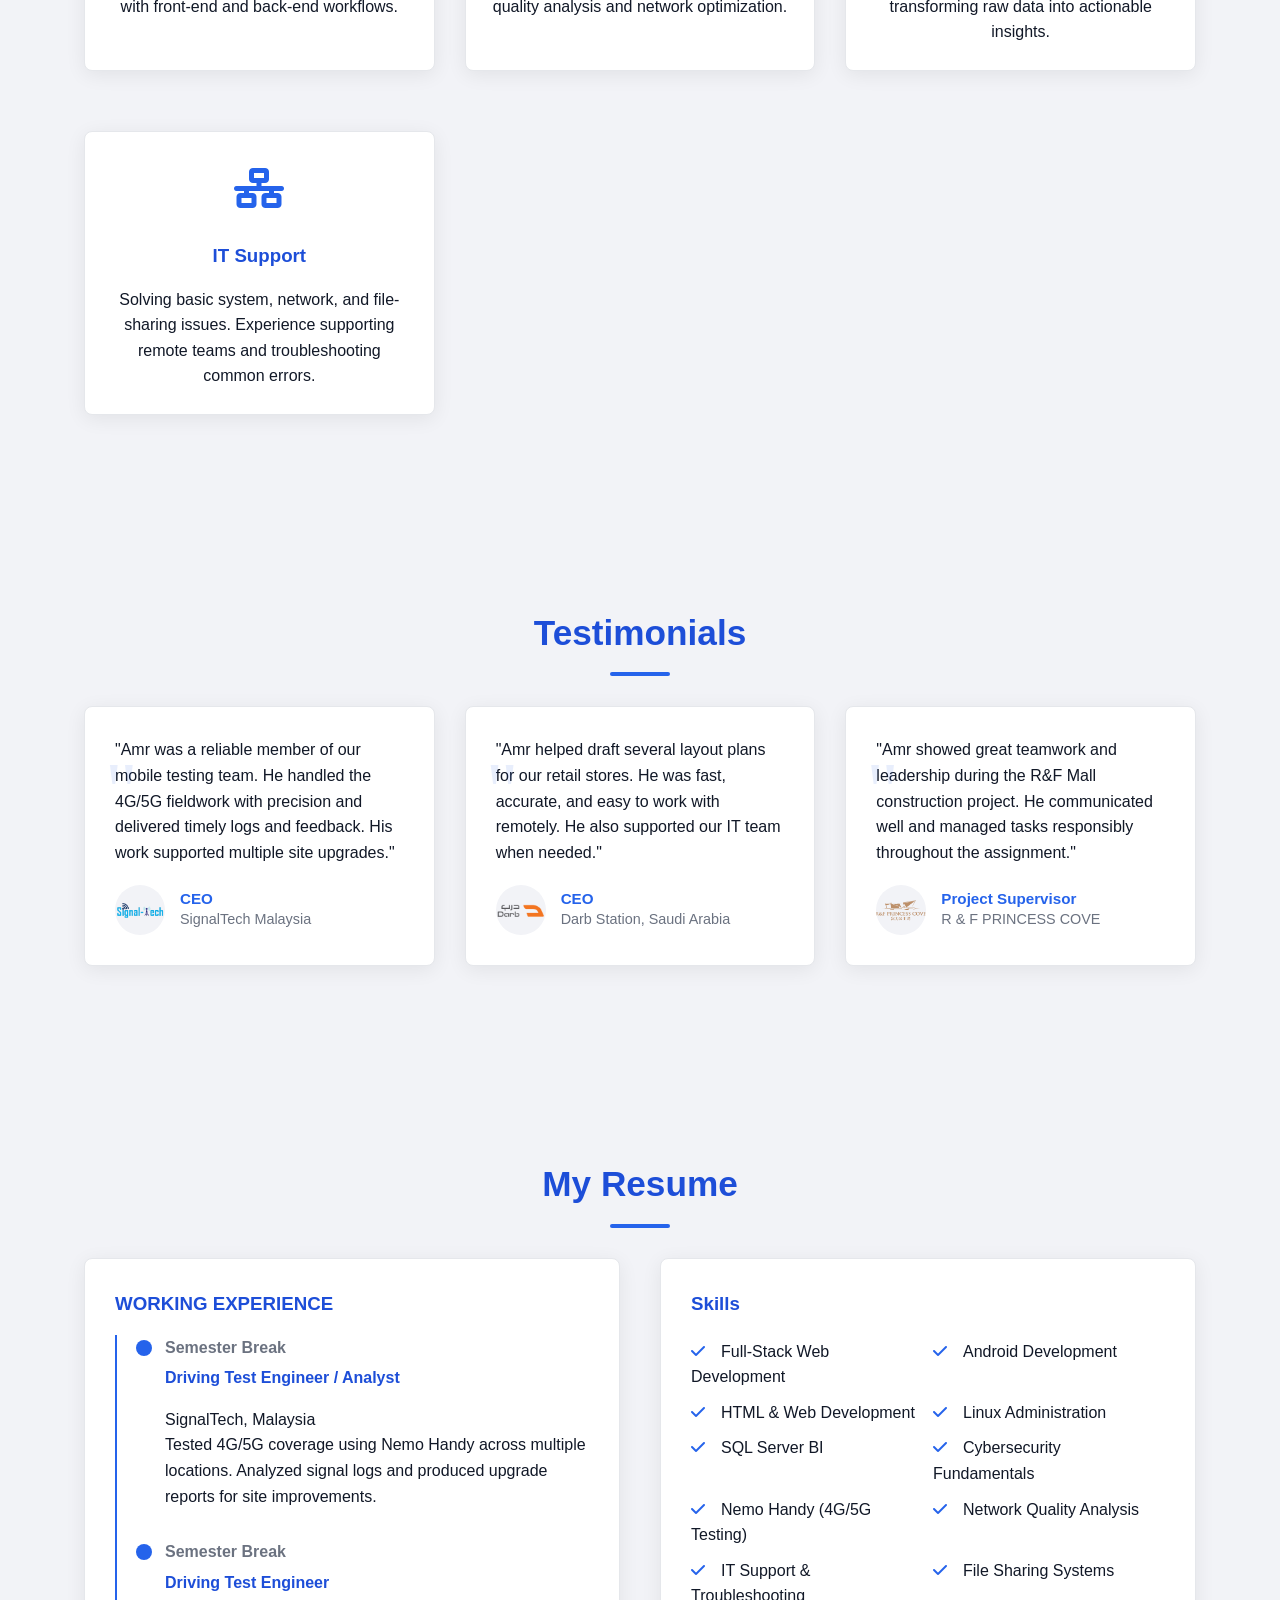
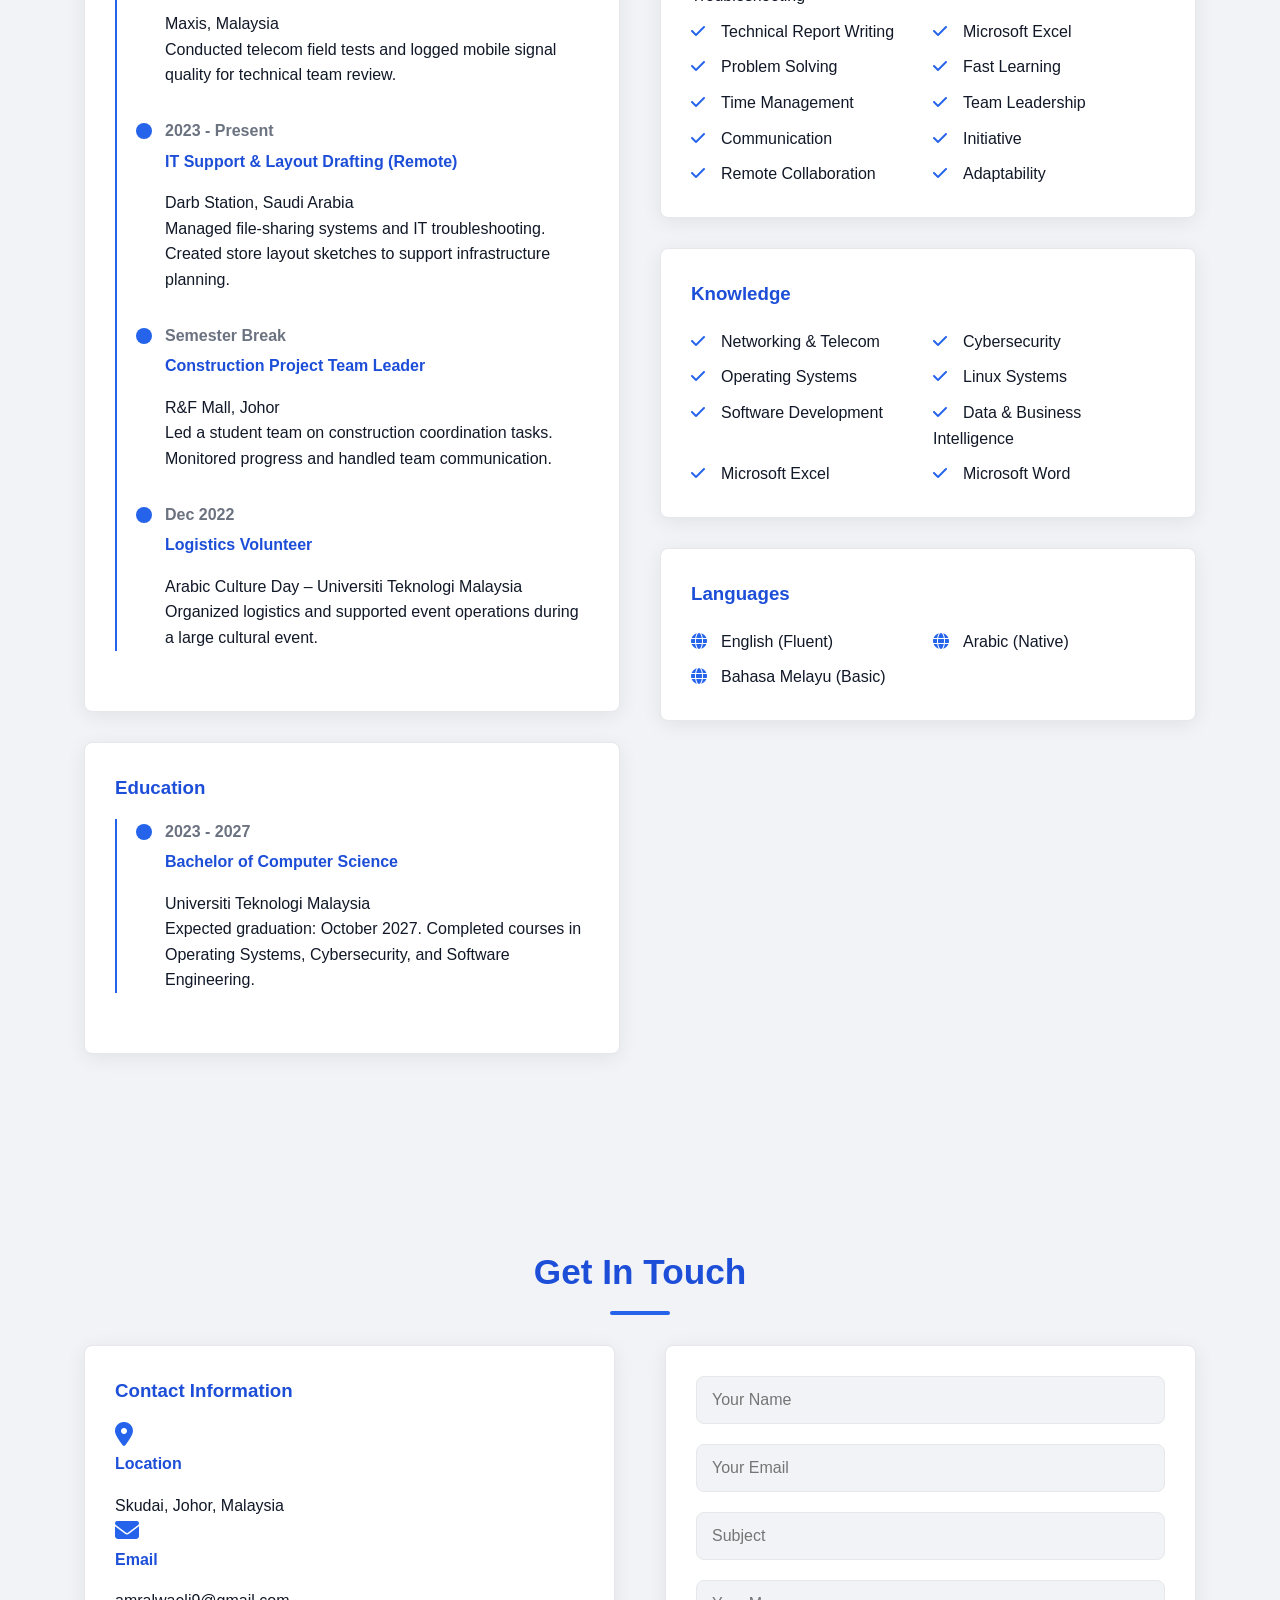
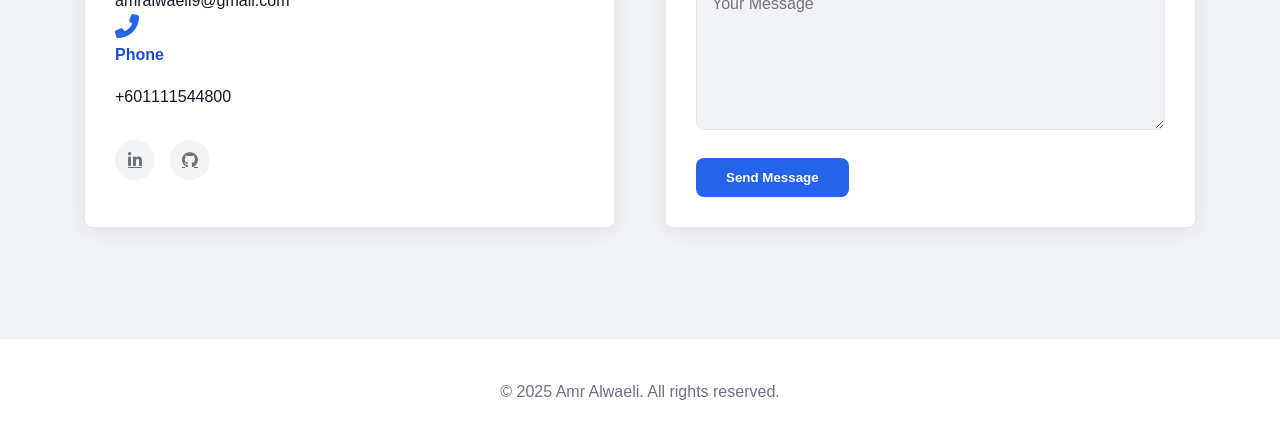
==== commit 21b60531: "Update index.html" ====
--- a/index.html
+++ b/index.html
@@ -309,7 +309,7 @@
     <!-- Footer -->
     <footer>
         <div class="container">
-            <p>© 2023 Amr Alwaeli. All rights reserved.</p>
+            <p>© 2025 Amr Alwaeli. All rights reserved.</p>
         </div>
     </footer>
 
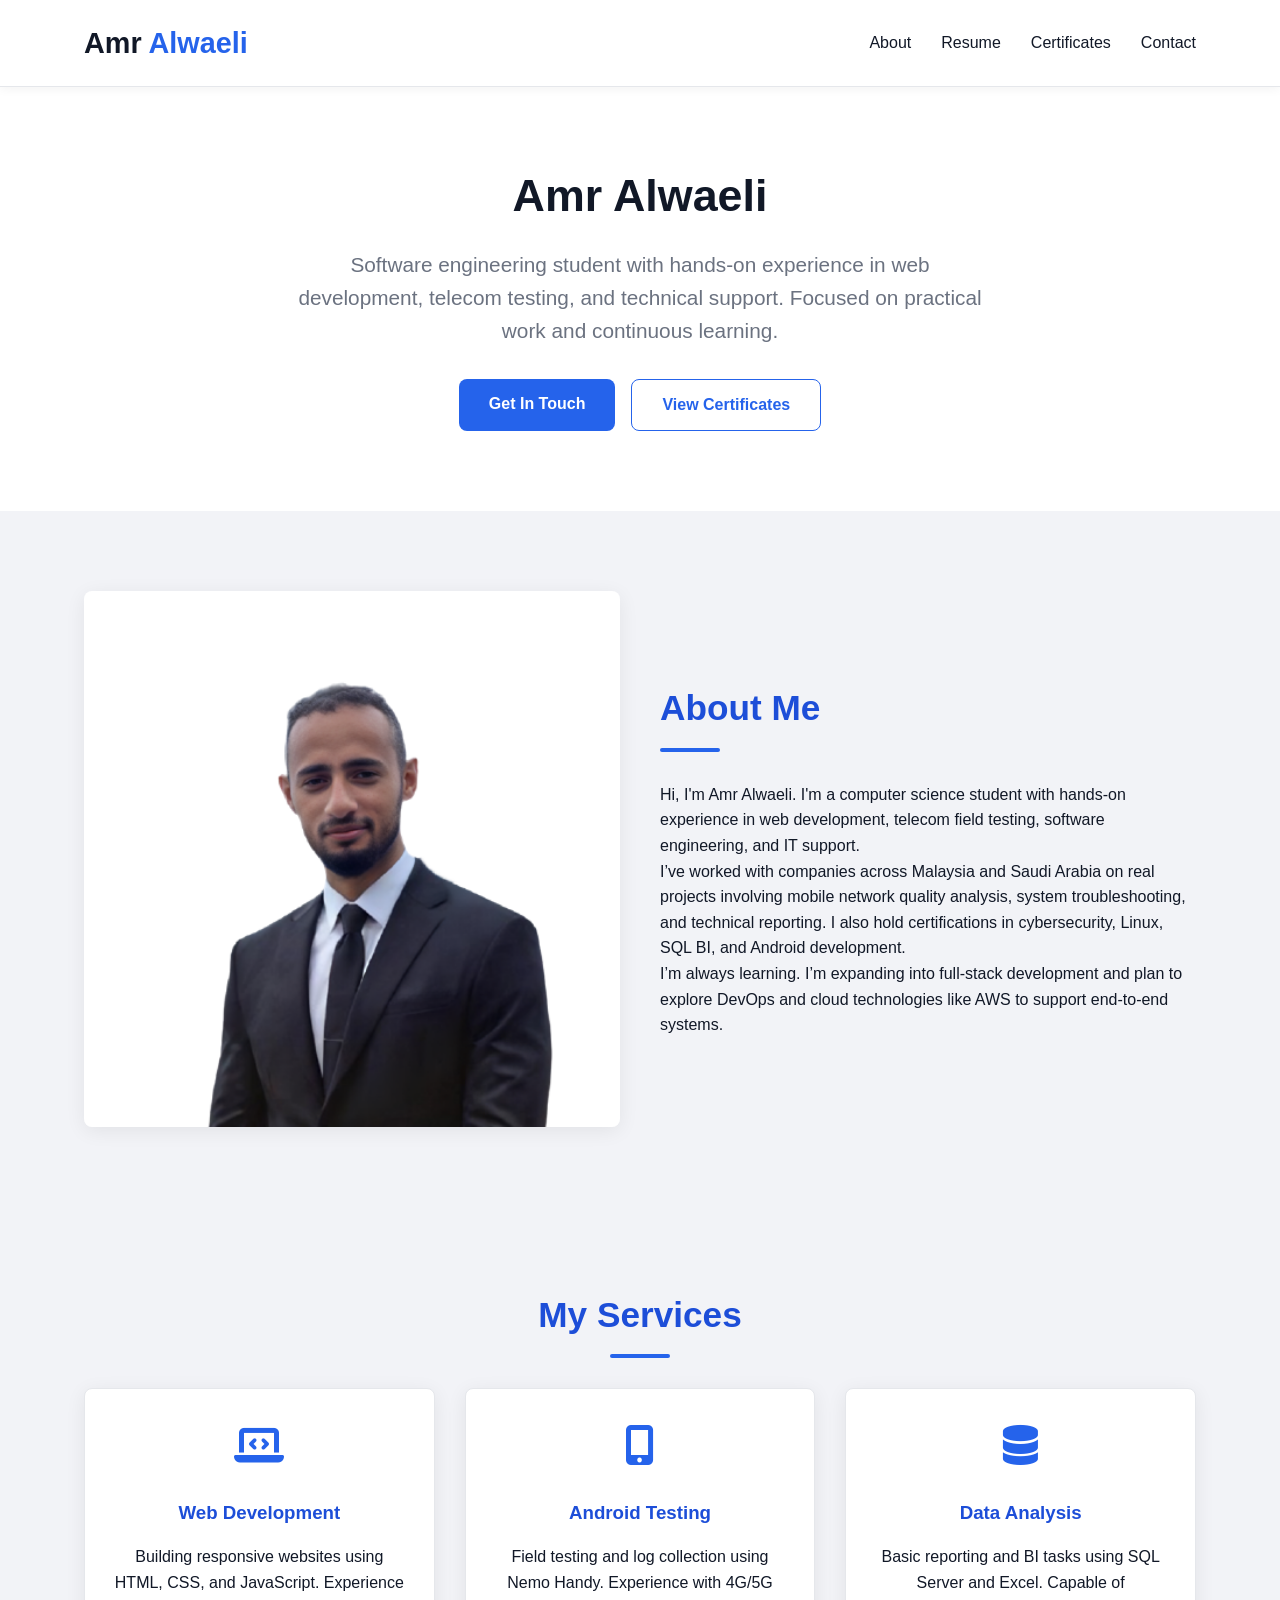
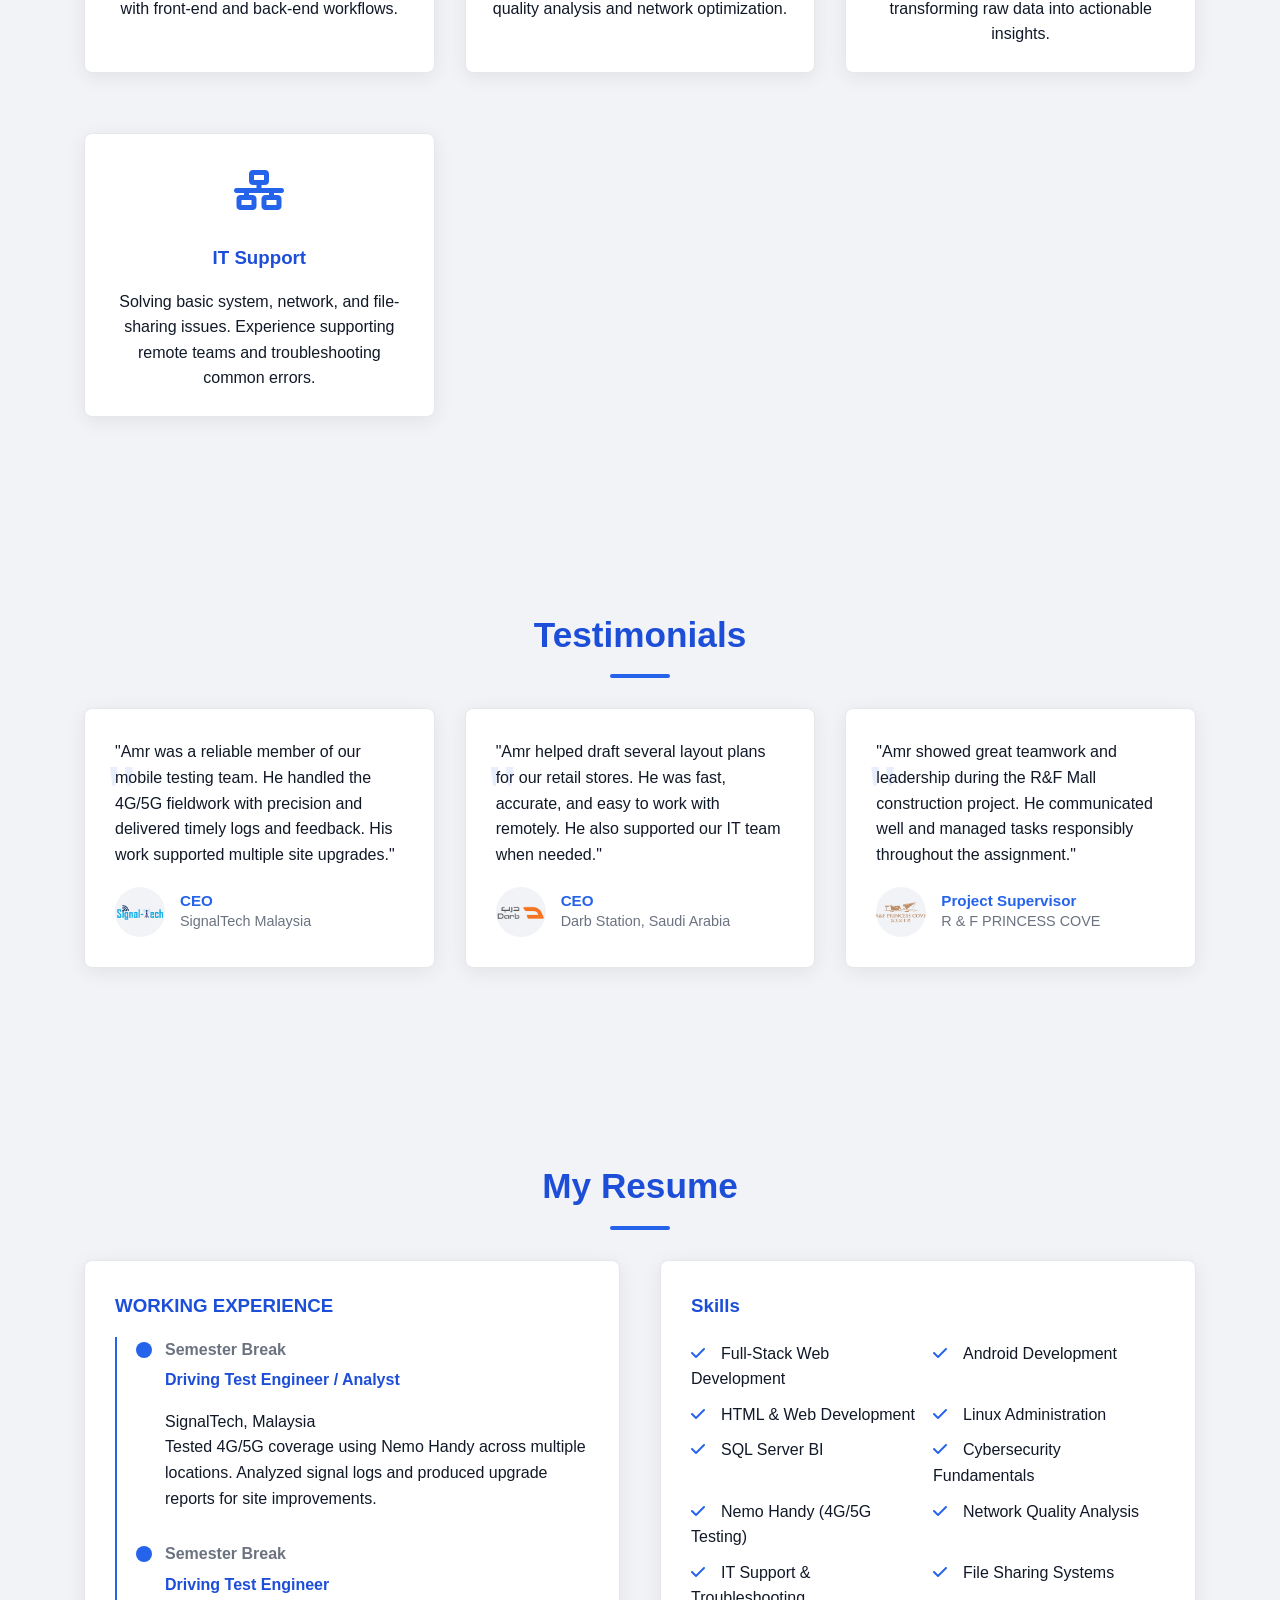
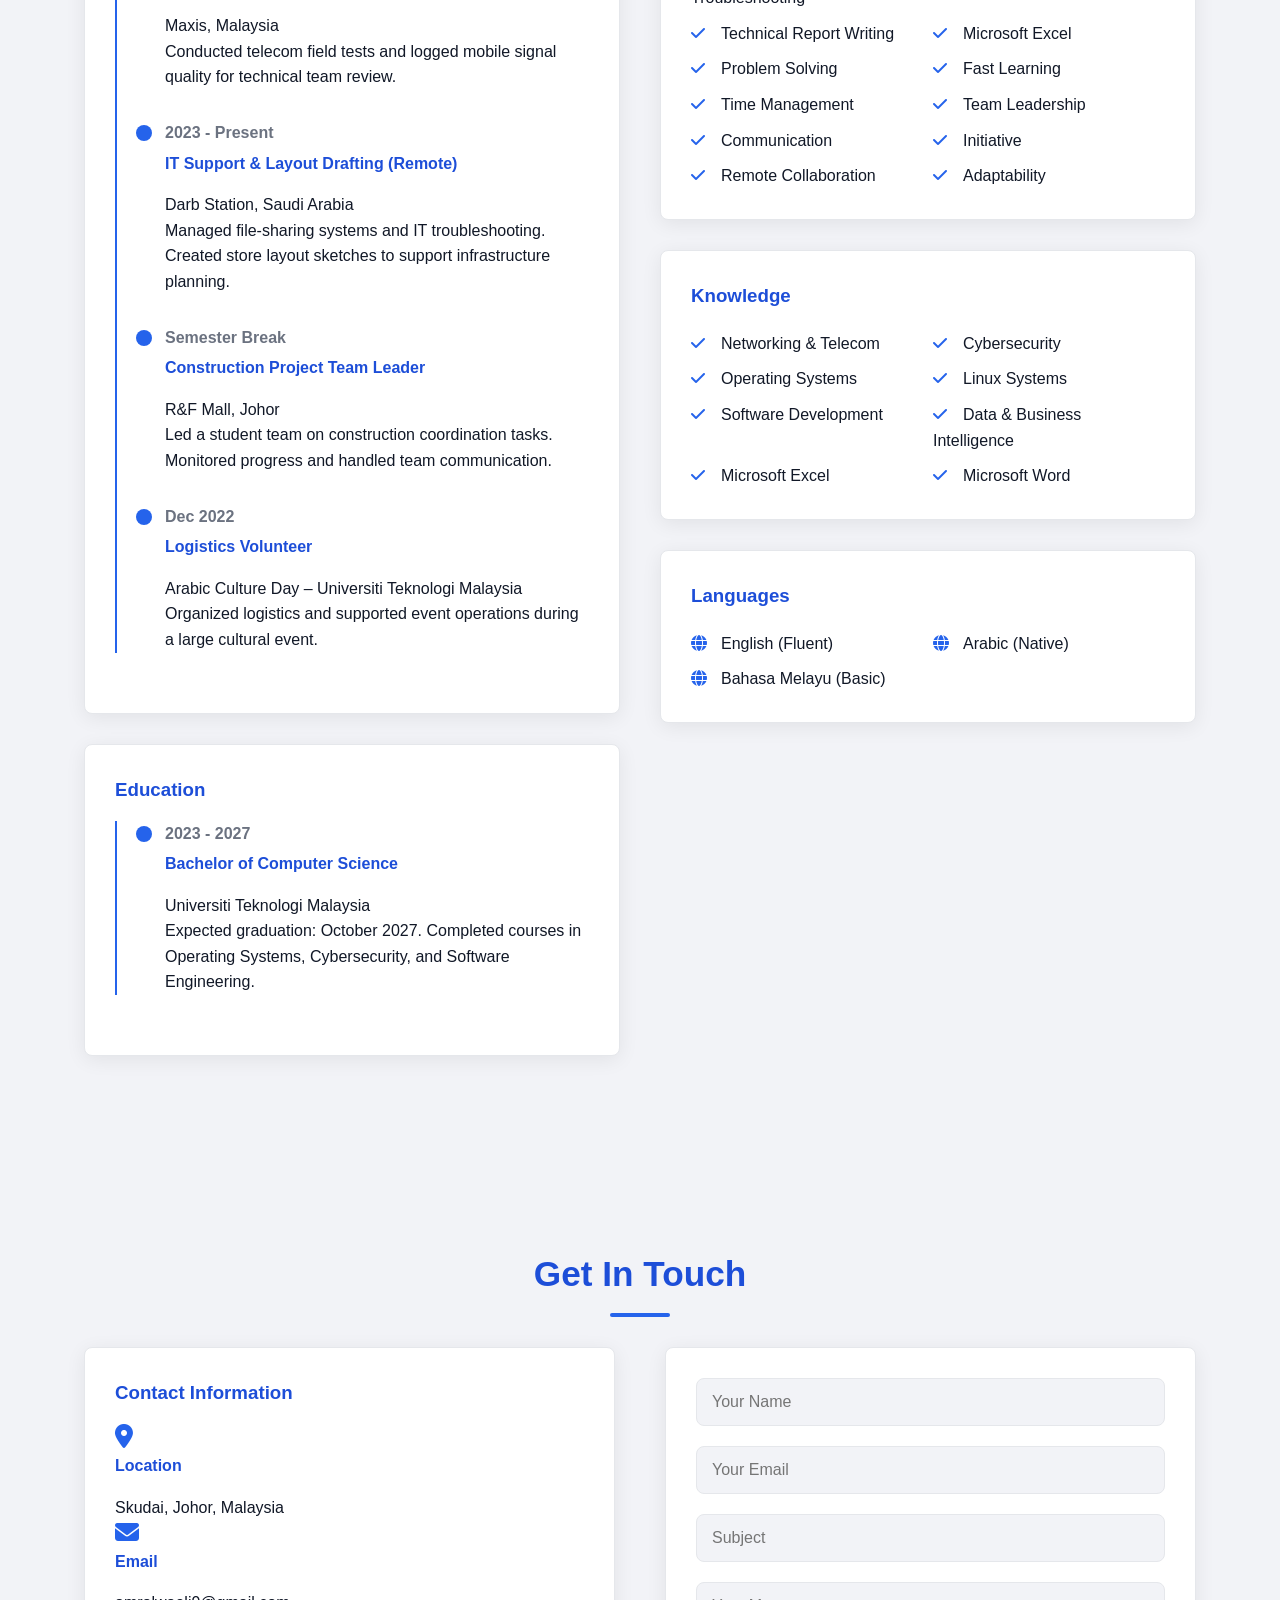
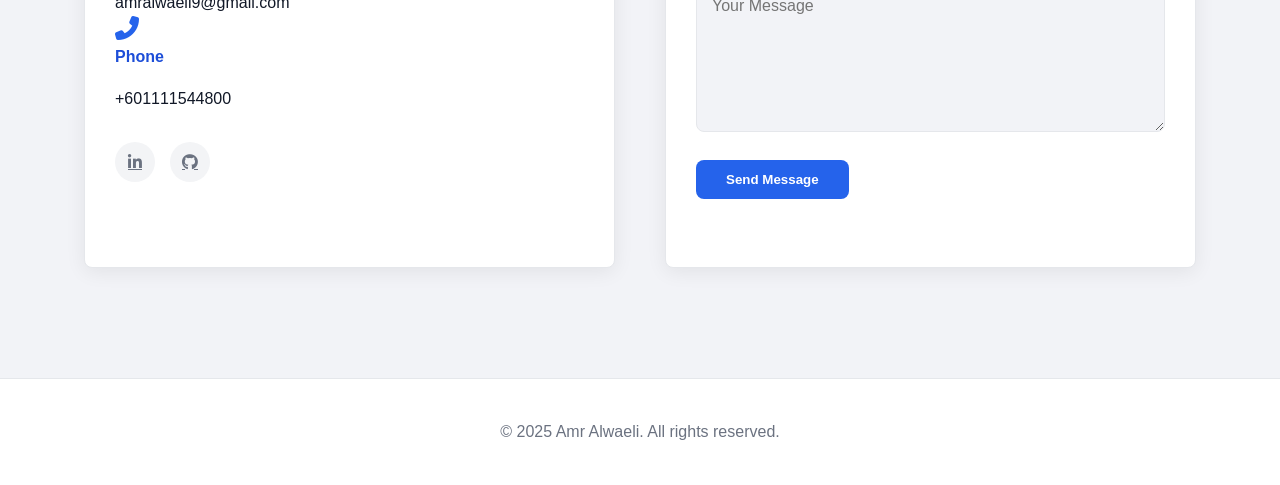
==== commit 6ff0e886: "adding Cert page and fixing contact me email" ====
--- a/index.html
+++ b/index.html
@@ -21,6 +21,7 @@
             <ul class="nav-links">
                 <li><a href="#about">About</a></li>
                 <li><a href="#resume">Resume</a></li>
+                <li><a href="certificates.html">Certificates</a></li>
                 <li><a href="#contact">Contact</a></li>
             </ul>
         </div>
@@ -31,7 +32,10 @@
         <div class="container">
             <h1>Amr Alwaeli</h1>
             <p>Software engineering student with hands-on experience in web development, telecom testing, and technical support. Focused on practical work and continuous learning.</p>
-            <a href="#contact" class="btn">Get In Touch</a>
+            <div class="hero-actions">
+                <a href="#contact" class="btn">Get In Touch</a>
+                <a href="certificates.html" class="btn btn-secondary">View Certificates</a>
+            </div>
         </div>
     </section>
 
@@ -44,7 +48,7 @@
                 </div>
                 <div class="about-text">
                     <h2>About Me</h2>
-                    <p>Hi, I'm Amr Alwaeli. I'm a computer science student with hands-on experience in web development, telecom field testing, software engineer, and IT support.</p>
+                    <p>Hi, I'm Amr Alwaeli. I'm a computer science student with hands-on experience in web development, telecom field testing, software engineering, and IT support.</p>
                     <p>I’ve worked with companies across Malaysia and Saudi Arabia on real projects involving mobile network quality analysis, system troubleshooting, and technical reporting. I also hold certifications in cybersecurity, Linux, SQL BI, and Android development.</p>
                     <p>I’m always learning. I’m expanding into full-stack development and plan to explore DevOps and cloud technologies like AWS to support end-to-end systems.</p>
                 </div>
@@ -286,20 +290,24 @@
                 </div>
                 
                 <div class="card">
-                    <form class="contact-form">
+                    <form class="contact-form" data-formsubmit-endpoint="https://formsubmit.co/ajax/amralwaeli9@gmail.com">
+                        <input type="hidden" name="_subject" value="New portfolio contact message">
+                        <input type="hidden" name="_template" value="table">
+                        <input type="hidden" name="_captcha" value="false">
                         <div class="form-group">
-                            <input type="text" placeholder="Your Name" required>
+                            <input type="text" name="name" placeholder="Your Name" required>
                         </div>
                         <div class="form-group">
-                            <input type="email" placeholder="Your Email" required>
+                            <input type="email" name="email" placeholder="Your Email" required>
                         </div>
                         <div class="form-group">
-                            <input type="text" placeholder="Subject">
+                            <input type="text" name="subject" placeholder="Subject">
                         </div>
                         <div class="form-group">
-                            <textarea placeholder="Your Message" required></textarea>
+                            <textarea name="message" placeholder="Your Message" required></textarea>
                         </div>
                         <button type="submit" class="btn">Send Message</button>
+                        <p class="form-status" aria-live="polite"></p>
                     </form>
                 </div>
             </div>
--- a/styles.css
+++ b/styles.css
@@ -106,6 +106,17 @@
     box-shadow: var(--shadow);
 }
 
+.btn.btn-secondary {
+    background: transparent;
+    color: var(--color-accent);
+    border: 1px solid var(--color-accent);
+}
+
+.btn.btn-secondary:hover {
+    background: var(--color-accent);
+    color: #fff;
+}
+
 /* CTA Button Alternate Style */
 .btn.btn-cta {
     background: var(--color-cta);
@@ -194,6 +205,11 @@
     width: 100%;
 }
 
+.nav-links a.active:after {
+    width: 100%;
+}
+
+.nav-links a.active,
 .nav-links a:hover {
     color: var(--color-accent);
 }
@@ -212,6 +228,13 @@
     padding: 160px 0 80px;
     text-align: center;
     background-color: var(--bg-card); 
+}
+
+.hero-actions {
+    display: flex;
+    justify-content: center;
+    gap: 16px;
+    flex-wrap: wrap;
 }
 
 .hero p {
@@ -425,6 +448,111 @@
 textarea {
     min-height: 150px;
     resize: vertical;
+}
+
+.form-status {
+    min-height: 24px;
+    margin-top: 14px;
+    color: var(--text-secondary);
+    font-weight: 600;
+}
+
+.form-status.success {
+    color: var(--color-cta-dark);
+}
+
+.form-status.error {
+    color: #b91c1c;
+}
+
+.page-hero {
+    padding: 160px 0 70px;
+    background:
+        linear-gradient(135deg, rgba(37, 99, 235, 0.12), rgba(16, 185, 129, 0.08)),
+        var(--bg-card);
+}
+
+.eyebrow {
+    text-transform: uppercase;
+    letter-spacing: 0.14em;
+    font-size: 0.8rem;
+    font-weight: 700;
+    color: var(--color-accent);
+    margin-bottom: 16px;
+}
+
+.page-intro {
+    max-width: 700px;
+    color: var(--text-secondary);
+    font-size: 1.1rem;
+}
+
+.certificates-intro {
+    margin-bottom: 10px;
+}
+
+.certificates-grid {
+    display: grid;
+    grid-template-columns: repeat(auto-fit, minmax(280px, 1fr));
+    gap: 30px;
+    margin-top: 30px;
+}
+
+.certificate-card {
+    overflow: hidden;
+    padding: 0;
+}
+
+.certificate-media {
+    height: 220px;
+    display: flex;
+    align-items: center;
+    justify-content: center;
+    background:
+        radial-gradient(circle at top, rgba(37, 99, 235, 0.16), transparent 55%),
+        linear-gradient(135deg, #eff6ff, #ecfeff);
+    border-bottom: 1px solid var(--color-border);
+}
+
+.certificate-media img {
+    width: 100%;
+    height: 100%;
+    object-fit: cover;
+    display: block;
+}
+
+.certificate-placeholder {
+    padding: 30px;
+    text-align: center;
+    color: var(--color-accent);
+}
+
+.certificate-placeholder i {
+    font-size: 2.6rem;
+    margin-bottom: 14px;
+}
+
+.certificate-body {
+    padding: 24px;
+}
+
+.certificate-body h3 {
+    margin-bottom: 8px;
+}
+
+.certificate-meta {
+    color: var(--text-secondary);
+    margin-bottom: 12px;
+}
+
+.certificate-file {
+    display: inline-block;
+    padding: 8px 12px;
+    border-radius: 999px;
+    background: #eff6ff;
+    color: var(--color-accent-dark);
+    font-size: 0.88rem;
+    font-weight: 600;
 }
 
 /* Footer */
@@ -480,6 +608,10 @@
     h2 {
         font-size: 1.8rem;
     }
+
+    .page-hero {
+        padding-top: 140px;
+    }
 }
 
 @media (max-width: 576px) {
@@ -522,4 +654,4 @@
     color: var(--text-secondary); /* Use secondary text color for the company */
     font-size: 0.9rem;
     line-height: 1.2;
-}+}
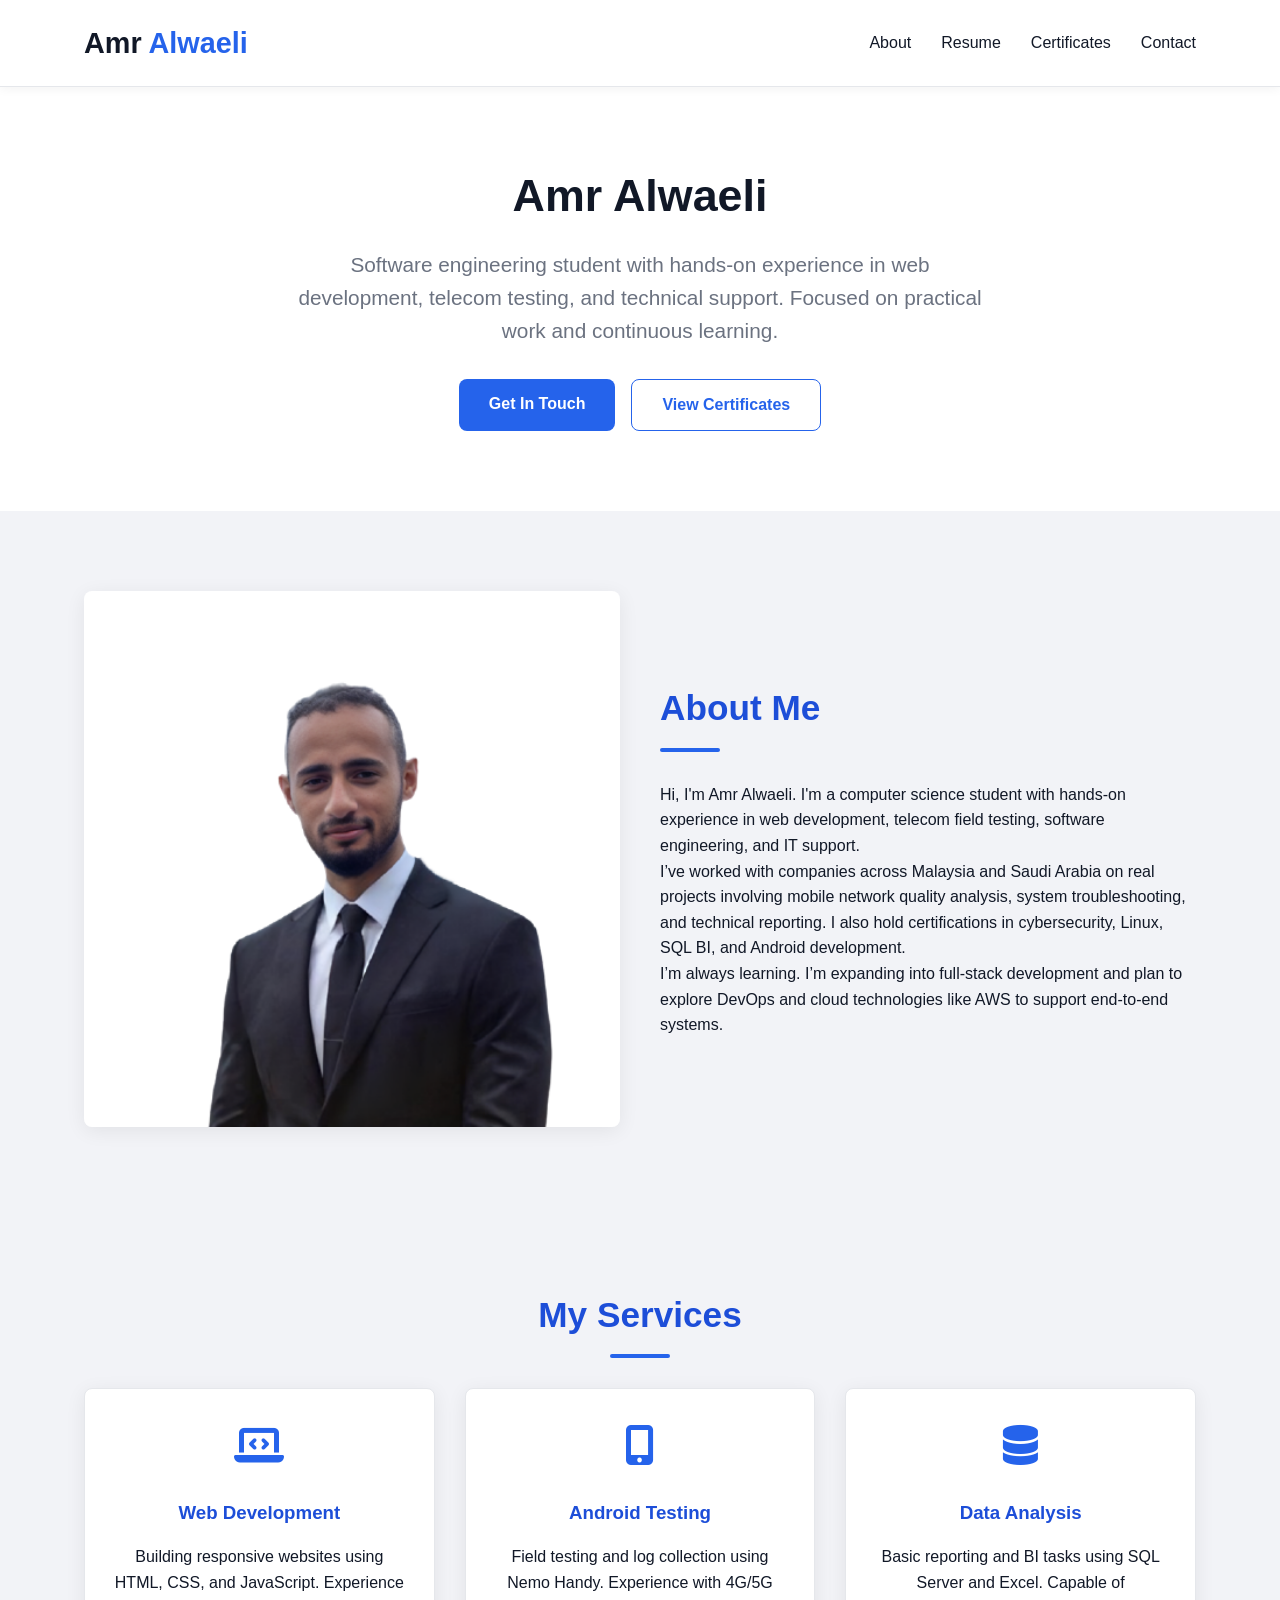
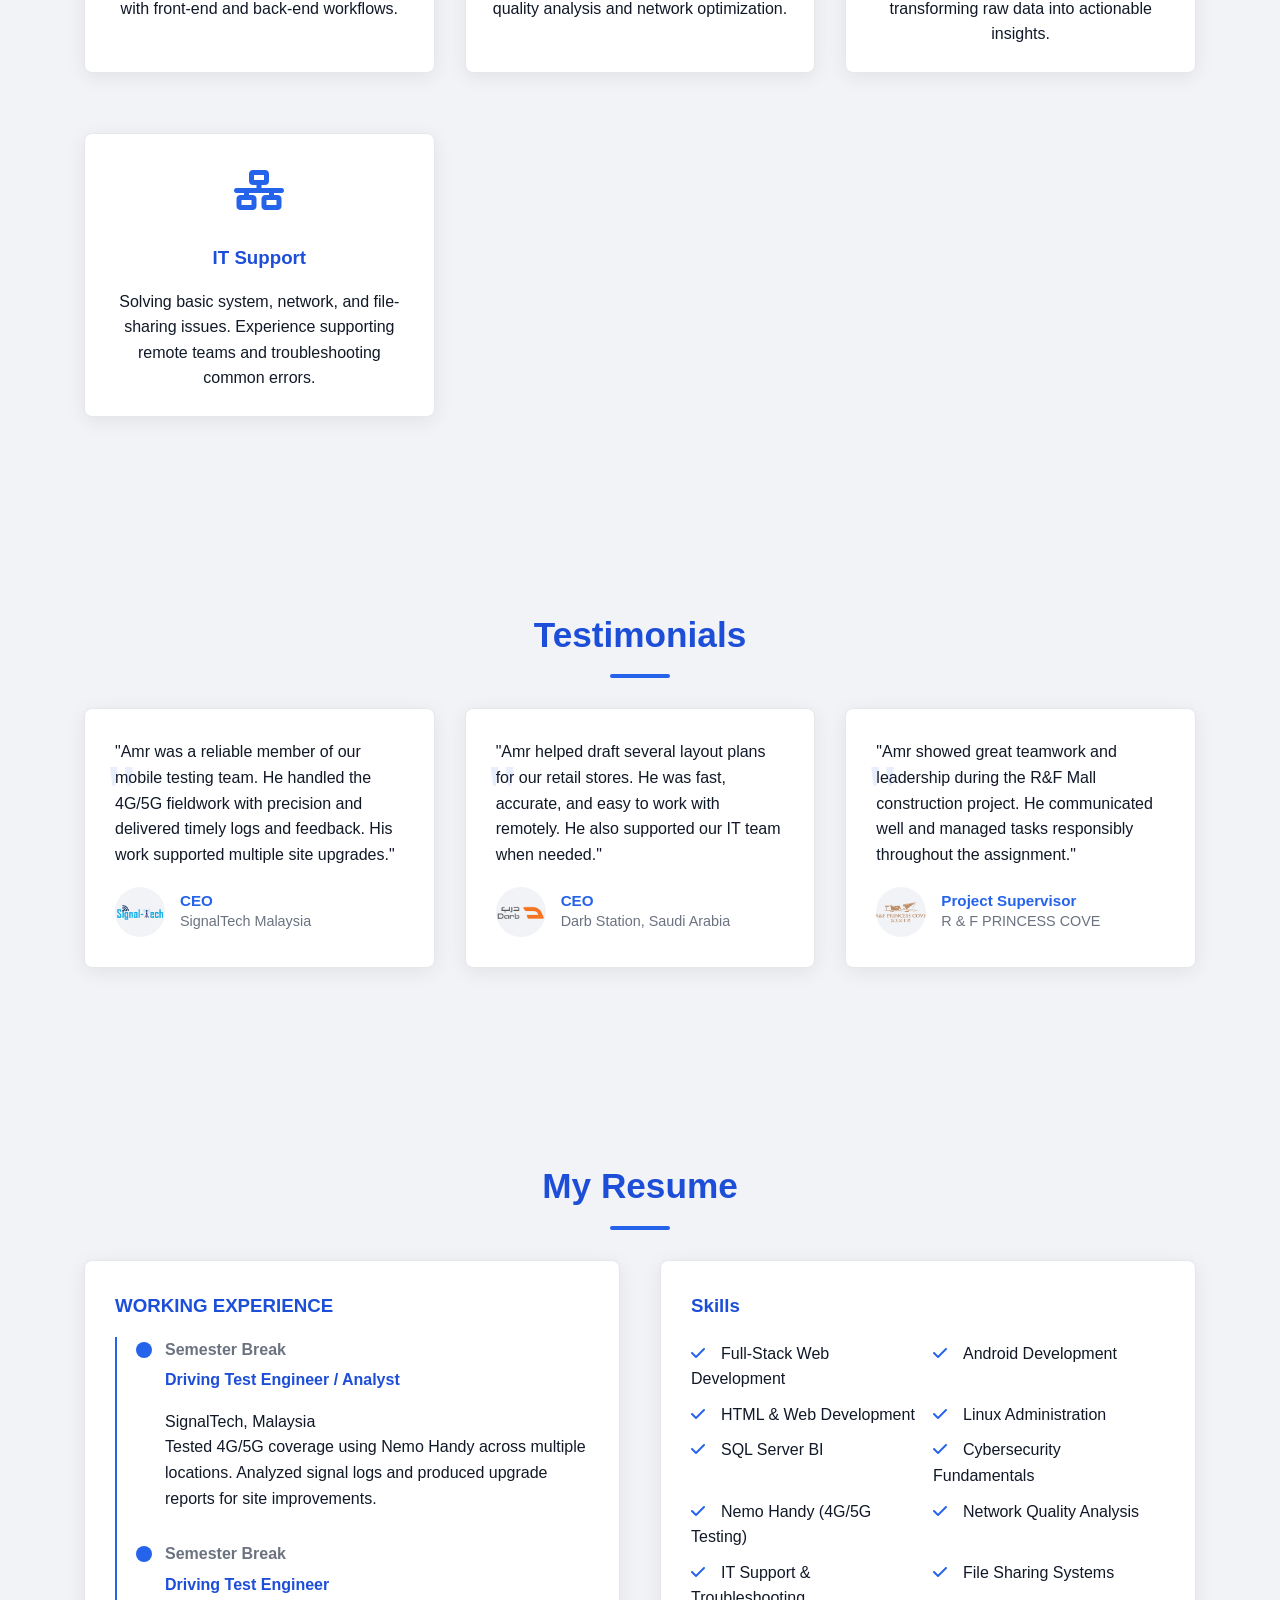
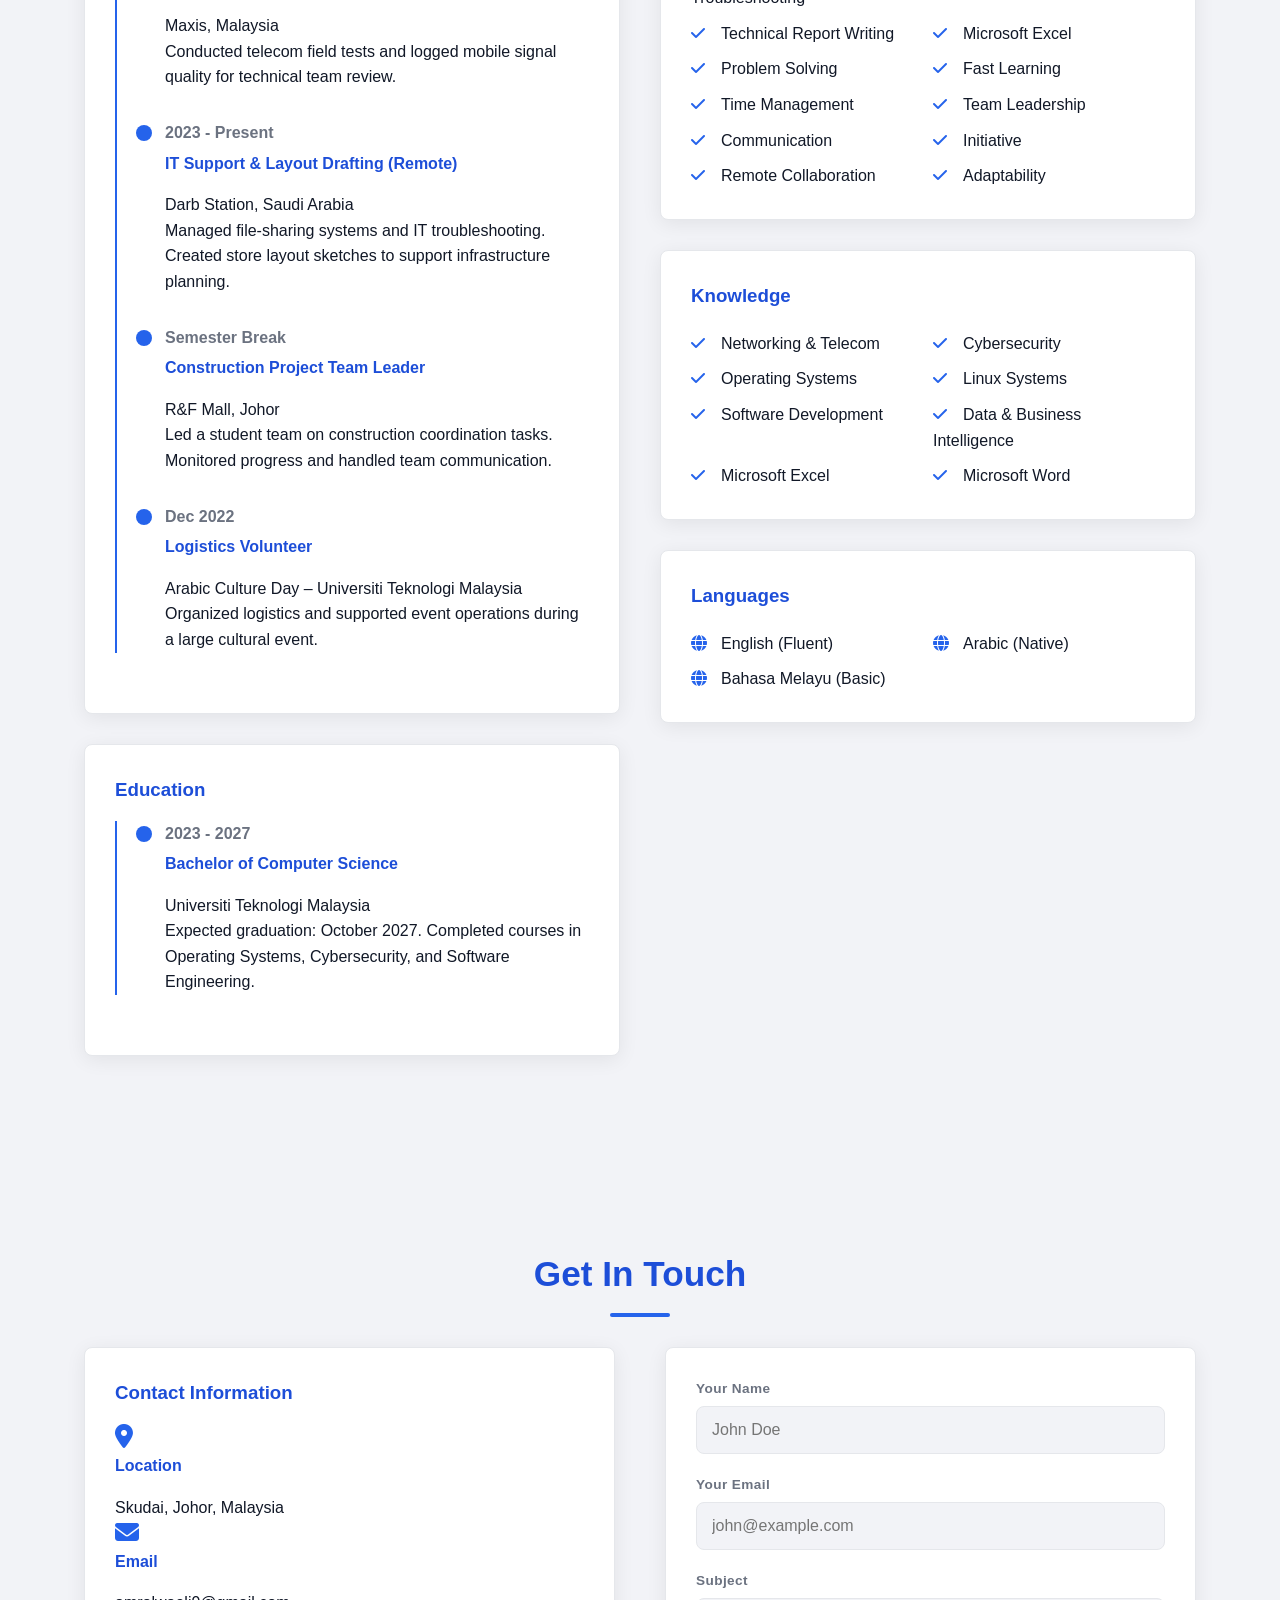
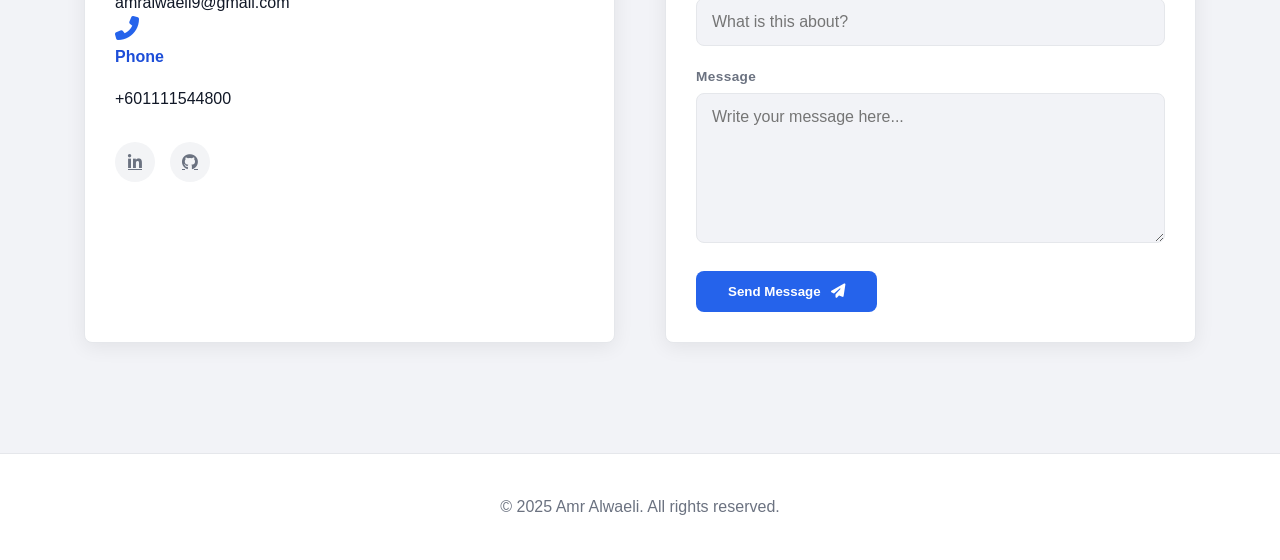
==== commit aee0bba3: "updating the design and the email futures" ====
--- a/index.html
+++ b/index.html
@@ -291,23 +291,32 @@
                 
                 <div class="card">
                     <form class="contact-form" data-formsubmit-endpoint="https://formsubmit.co/ajax/amralwaeli9@gmail.com">
-                        <input type="hidden" name="_subject" value="New portfolio contact message">
+                        <input type="hidden" name="_subject" value="💼 New message from your portfolio">
                         <input type="hidden" name="_template" value="table">
                         <input type="hidden" name="_captcha" value="false">
+                        <input type="hidden" name="_replyto" id="replyto-field" value="">
+                        <!-- honeypot anti-spam -->
+                        <input type="text" name="_honey" style="display:none">
                         <div class="form-group">
-                            <input type="text" name="name" placeholder="Your Name" required>
+                            <label class="form-label">Your Name</label>
+                            <input type="text" name="name" placeholder="John Doe" required>
                         </div>
                         <div class="form-group">
-                            <input type="email" name="email" placeholder="Your Email" required>
+                            <label class="form-label">Your Email</label>
+                            <input type="email" name="email" id="email-field" placeholder="john@example.com" required>
                         </div>
                         <div class="form-group">
-                            <input type="text" name="subject" placeholder="Subject">
+                            <label class="form-label">Subject</label>
+                            <input type="text" name="subject" placeholder="What is this about?">
                         </div>
                         <div class="form-group">
-                            <textarea name="message" placeholder="Your Message" required></textarea>
-                        </div>
-                        <button type="submit" class="btn">Send Message</button>
-                        <p class="form-status" aria-live="polite"></p>
+                            <label class="form-label">Message</label>
+                            <textarea name="message" placeholder="Write your message here..." required></textarea>
+                        </div>
+                        <button type="submit" class="btn btn-submit">
+                            <span class="btn-text">Send Message</span>
+                            <i class="fas fa-paper-plane btn-icon"></i>
+                        </button>
                     </form>
                 </div>
             </div>
--- a/styles.css
+++ b/styles.css
@@ -655,3 +655,439 @@
     font-size: 0.9rem;
     line-height: 1.2;
 }
+
+/* =========================================================
+   CERTIFICATE HERO STATS
+   ========================================================= */
+.cert-stats {
+    display: flex;
+    align-items: center;
+    gap: 28px;
+    margin-top: 36px;
+    flex-wrap: wrap;
+}
+
+.cert-stat {
+    display: flex;
+    flex-direction: column;
+    align-items: flex-start;
+}
+
+.cert-stat-num {
+    font-size: 2rem;
+    font-weight: 700;
+    color: var(--color-accent);
+    line-height: 1;
+}
+
+.cert-stat-label {
+    font-size: 0.82rem;
+    color: var(--text-secondary);
+    font-weight: 600;
+    text-transform: uppercase;
+    letter-spacing: 0.06em;
+    margin-top: 4px;
+}
+
+.cert-stat-divider {
+    width: 1px;
+    height: 36px;
+    background: rgba(37, 99, 235, 0.25);
+}
+
+/* =========================================================
+   FILTER BAR
+   ========================================================= */
+.cert-filter-bar {
+    display: flex;
+    flex-wrap: wrap;
+    gap: 10px;
+    margin-bottom: 36px;
+}
+
+.cert-filter-btn {
+    padding: 8px 20px;
+    border-radius: 999px;
+    border: 1.5px solid var(--color-border);
+    background: var(--bg-card);
+    color: var(--text-secondary);
+    font-size: 0.9rem;
+    font-weight: 600;
+    cursor: pointer;
+    transition: var(--transition);
+    font-family: inherit;
+}
+
+.cert-filter-btn:hover {
+    border-color: var(--color-accent);
+    color: var(--color-accent);
+}
+
+.cert-filter-btn.active {
+    background: var(--color-accent);
+    border-color: var(--color-accent);
+    color: #fff;
+    box-shadow: 0 4px 14px rgba(37, 99, 235, 0.3);
+}
+
+/* =========================================================
+   CERT SECTION SPACING
+   ========================================================= */
+.cert-section {
+    padding-top: 50px;
+}
+
+/* Override old certificates-grid */
+.certificates-grid {
+    grid-template-columns: repeat(auto-fill, minmax(300px, 1fr));
+    gap: 28px;
+    margin-top: 0;
+}
+
+/* =========================================================
+   CERTIFICATE CARD  (replaces old .certificate-card)
+   ========================================================= */
+.cert-card {
+    background: var(--bg-card);
+    border-radius: 14px;
+    overflow: hidden;
+    box-shadow: 0 2px 16px rgba(0,0,0,0.06);
+    border: 1px solid var(--color-border);
+    transition: transform 0.3s ease, box-shadow 0.3s ease;
+    cursor: pointer;
+}
+
+.cert-card:hover {
+    transform: translateY(-6px);
+    box-shadow: 0 12px 40px rgba(37, 99, 235, 0.14);
+}
+
+.cert-card-media {
+    position: relative;
+    height: 210px;
+    overflow: hidden;
+    background: linear-gradient(135deg, #eff6ff 0%, #ecfeff 100%);
+}
+
+.cert-card-media img {
+    width: 100%;
+    height: 100%;
+    object-fit: cover;
+    display: block;
+    transition: transform 0.4s ease;
+}
+
+.cert-card:hover .cert-card-media img {
+    transform: scale(1.04);
+}
+
+.cert-card-overlay {
+    position: absolute;
+    inset: 0;
+    background: rgba(17, 24, 39, 0.55);
+    display: flex;
+    align-items: center;
+    justify-content: center;
+    opacity: 0;
+    transition: opacity 0.3s ease;
+    backdrop-filter: blur(2px);
+}
+
+.cert-card:hover .cert-card-overlay {
+    opacity: 1;
+}
+
+.cert-view-btn {
+    display: flex;
+    align-items: center;
+    gap: 8px;
+    padding: 10px 22px;
+    border-radius: 999px;
+    background: #fff;
+    color: var(--color-accent);
+    font-weight: 700;
+    font-size: 0.9rem;
+    border: none;
+    cursor: pointer;
+    transition: var(--transition);
+    font-family: inherit;
+}
+
+.cert-view-btn:hover {
+    background: var(--color-accent);
+    color: #fff;
+}
+
+.cert-empty {
+    display: flex;
+    flex-direction: column;
+    align-items: center;
+    justify-content: center;
+    height: 210px;
+    color: var(--color-accent);
+    opacity: 0.55;
+}
+
+.cert-empty i {
+    font-size: 2.8rem;
+    margin-bottom: 12px;
+}
+
+.cert-empty p {
+    font-size: 0.85rem;
+    font-weight: 600;
+}
+
+.cert-card-body {
+    padding: 20px 22px 24px;
+}
+
+.cert-badge {
+    display: inline-block;
+    padding: 3px 12px;
+    border-radius: 999px;
+    border: 1.5px solid;
+    font-size: 0.75rem;
+    font-weight: 700;
+    letter-spacing: 0.04em;
+    margin-bottom: 10px;
+}
+
+.cert-title {
+    font-size: 1.05rem;
+    font-weight: 700;
+    color: var(--text-primary);
+    margin-bottom: 6px;
+}
+
+.cert-issuer {
+    font-size: 0.85rem;
+    color: var(--text-secondary);
+    display: flex;
+    align-items: center;
+    gap: 6px;
+}
+
+.cert-issuer i {
+    color: var(--color-accent);
+    font-size: 0.8rem;
+}
+
+/* =========================================================
+   LIGHTBOX
+   ========================================================= */
+.cert-lightbox-backdrop {
+    position: fixed;
+    inset: 0;
+    background: rgba(0, 0, 0, 0.88);
+    z-index: 2000;
+    opacity: 0;
+    pointer-events: none;
+    transition: opacity 0.3s ease;
+    backdrop-filter: blur(6px);
+}
+
+.cert-lightbox-backdrop.active {
+    opacity: 1;
+    pointer-events: all;
+}
+
+.cert-lightbox {
+    position: fixed;
+    inset: 0;
+    z-index: 2001;
+    display: flex;
+    align-items: center;
+    justify-content: center;
+    opacity: 0;
+    pointer-events: none;
+    transition: opacity 0.3s ease;
+    padding: 20px;
+}
+
+.cert-lightbox.active {
+    opacity: 1;
+    pointer-events: all;
+}
+
+.cert-lightbox-inner {
+    max-width: 860px;
+    width: 100%;
+    background: var(--bg-card);
+    border-radius: 16px;
+    overflow: hidden;
+    box-shadow: 0 30px 80px rgba(0, 0, 0, 0.4);
+    transform: scale(0.96);
+    transition: transform 0.3s ease;
+}
+
+.cert-lightbox.active .cert-lightbox-inner {
+    transform: scale(1);
+}
+
+.cert-lightbox-inner img {
+    width: 100%;
+    max-height: 520px;
+    object-fit: contain;
+    background: #f1f5f9;
+    display: block;
+}
+
+.cert-lightbox-caption {
+    padding: 18px 24px;
+    display: flex;
+    align-items: center;
+    gap: 14px;
+}
+
+.cert-lightbox-badge {
+    padding: 3px 12px;
+    border-radius: 999px;
+    border: 1.5px solid;
+    font-size: 0.75rem;
+    font-weight: 700;
+    white-space: nowrap;
+}
+
+#lightbox-title {
+    font-size: 1.1rem;
+    font-weight: 700;
+    color: var(--text-primary);
+    margin: 0;
+}
+
+.cert-lightbox-close {
+    position: fixed;
+    top: 20px;
+    right: 24px;
+    z-index: 2002;
+    width: 44px;
+    height: 44px;
+    border-radius: 50%;
+    background: rgba(255, 255, 255, 0.12);
+    border: 1.5px solid rgba(255,255,255,0.25);
+    color: #fff;
+    font-size: 1.1rem;
+    cursor: pointer;
+    transition: var(--transition);
+    display: flex;
+    align-items: center;
+    justify-content: center;
+}
+
+.cert-lightbox-close:hover {
+    background: rgba(255,255,255,0.25);
+}
+
+.cert-lightbox-nav {
+    position: fixed;
+    top: 50%;
+    transform: translateY(-50%);
+    z-index: 2002;
+    width: 48px;
+    height: 48px;
+    border-radius: 50%;
+    background: rgba(255,255,255,0.12);
+    border: 1.5px solid rgba(255,255,255,0.25);
+    color: #fff;
+    font-size: 1.1rem;
+    cursor: pointer;
+    transition: var(--transition);
+    display: flex;
+    align-items: center;
+    justify-content: center;
+}
+
+.cert-lightbox-prev { left: 16px; }
+.cert-lightbox-next { right: 16px; }
+
+.cert-lightbox-nav:hover {
+    background: var(--color-accent);
+    border-color: var(--color-accent);
+}
+
+/* =========================================================
+   TOAST NOTIFICATION
+   ========================================================= */
+#toast-notification {
+    position: fixed;
+    bottom: 32px;
+    right: 32px;
+    z-index: 9999;
+    display: flex;
+    align-items: center;
+    gap: 12px;
+    padding: 16px 22px;
+    border-radius: 12px;
+    font-weight: 600;
+    font-size: 0.95rem;
+    box-shadow: 0 10px 40px rgba(0,0,0,0.18);
+    opacity: 0;
+    transform: translateY(16px);
+    pointer-events: none;
+    transition: opacity 0.35s ease, transform 0.35s ease;
+    max-width: 380px;
+    backdrop-filter: blur(4px);
+}
+
+#toast-notification.toast-show {
+    opacity: 1;
+    transform: translateY(0);
+    pointer-events: all;
+}
+
+#toast-notification.toast-success {
+    background: #f0fdf4;
+    color: #15803d;
+    border: 1.5px solid #bbf7d0;
+}
+
+#toast-notification.toast-error {
+    background: #fef2f2;
+    color: #dc2626;
+    border: 1.5px solid #fecaca;
+}
+
+#toast-notification i {
+    font-size: 1.25rem;
+    flex-shrink: 0;
+}
+
+/* =========================================================
+   IMPROVED CONTACT FORM
+   ========================================================= */
+.form-label {
+    display: block;
+    font-size: 0.85rem;
+    font-weight: 600;
+    color: var(--text-secondary);
+    margin-bottom: 6px;
+    letter-spacing: 0.03em;
+}
+
+.btn-submit {
+    display: inline-flex;
+    align-items: center;
+    gap: 10px;
+    padding: 13px 32px;
+}
+
+.btn-icon {
+    font-size: 0.9rem;
+    transition: transform 0.3s ease;
+}
+
+.btn-submit:hover .btn-icon {
+    transform: translateX(4px) rotate(-20deg);
+}
+
+/* =========================================================
+   MOBILE LIGHTBOX
+   ========================================================= */
+@media (max-width: 600px) {
+    .cert-lightbox-prev { left: 6px; }
+    .cert-lightbox-next { right: 6px; }
+    .cert-lightbox-inner img { max-height: 280px; }
+    #toast-notification { bottom: 16px; right: 16px; left: 16px; max-width: none; }
+    .cert-stats { gap: 16px; }
+}
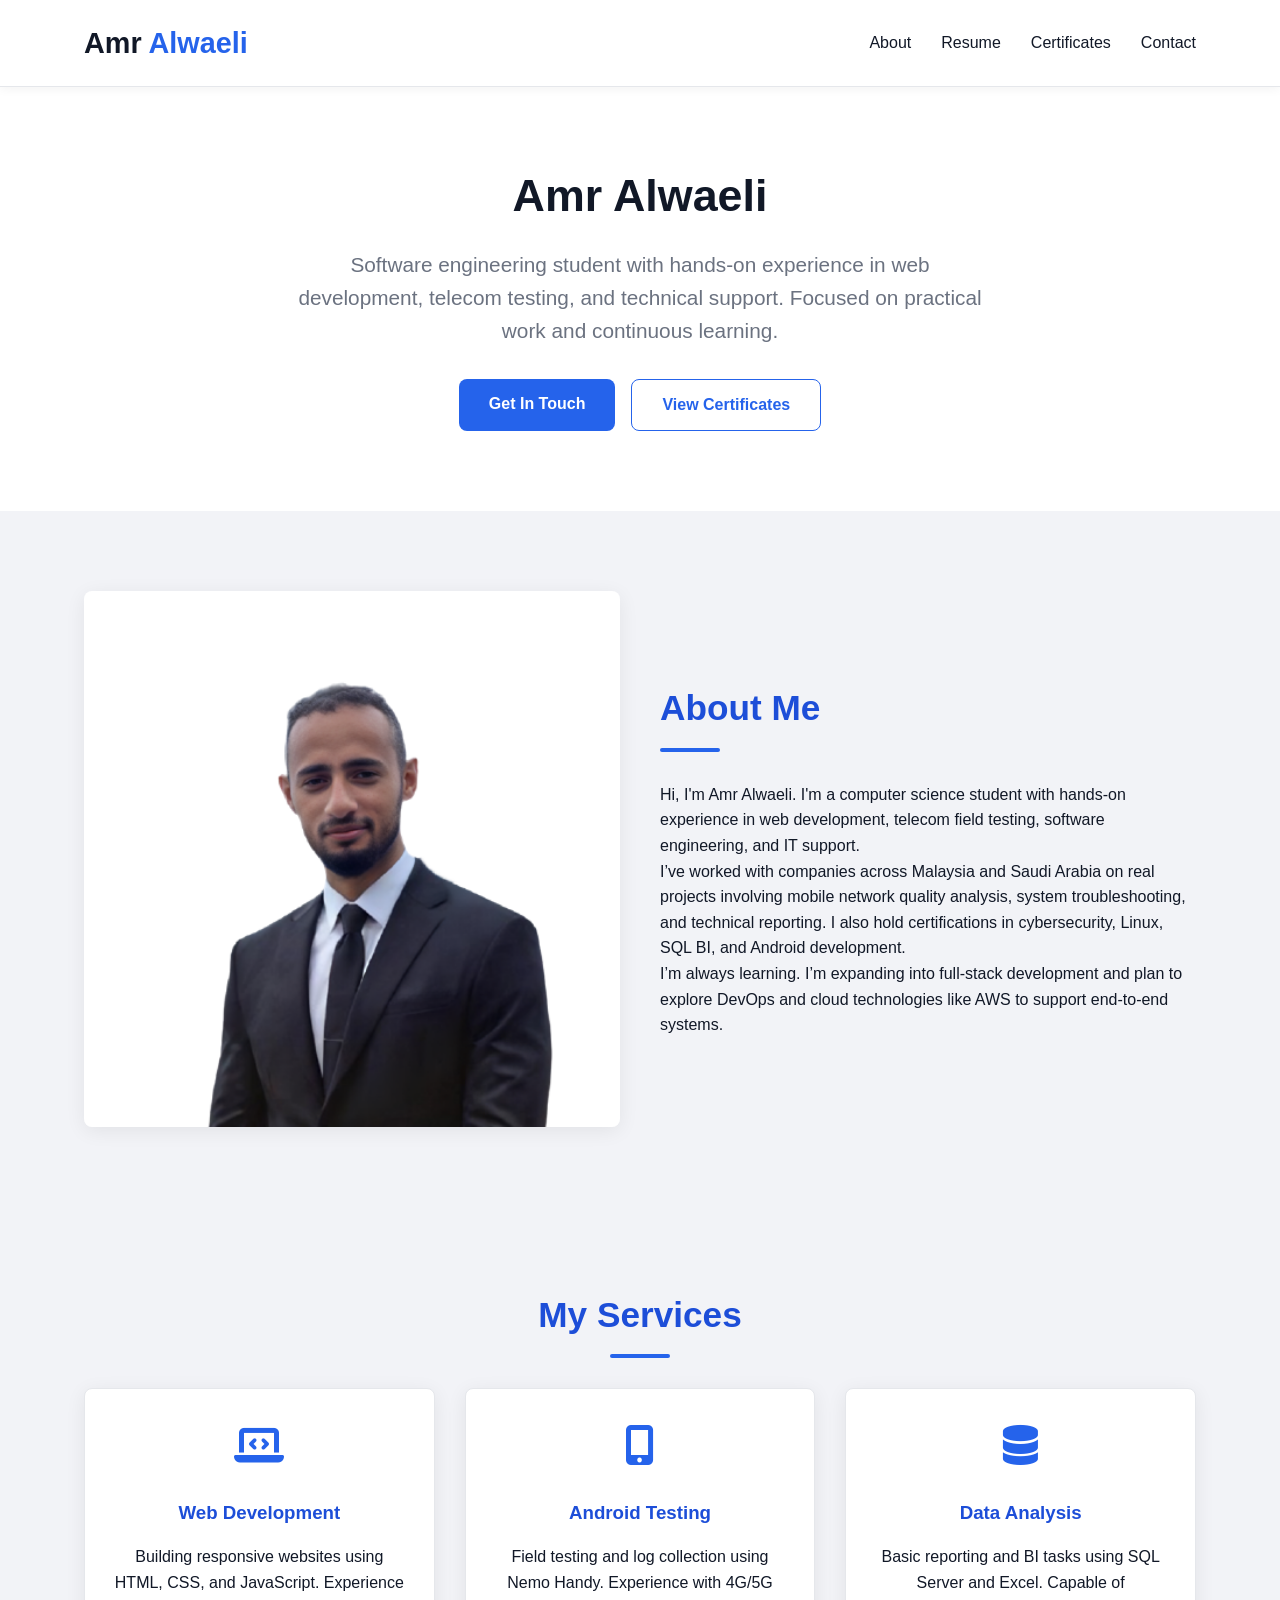
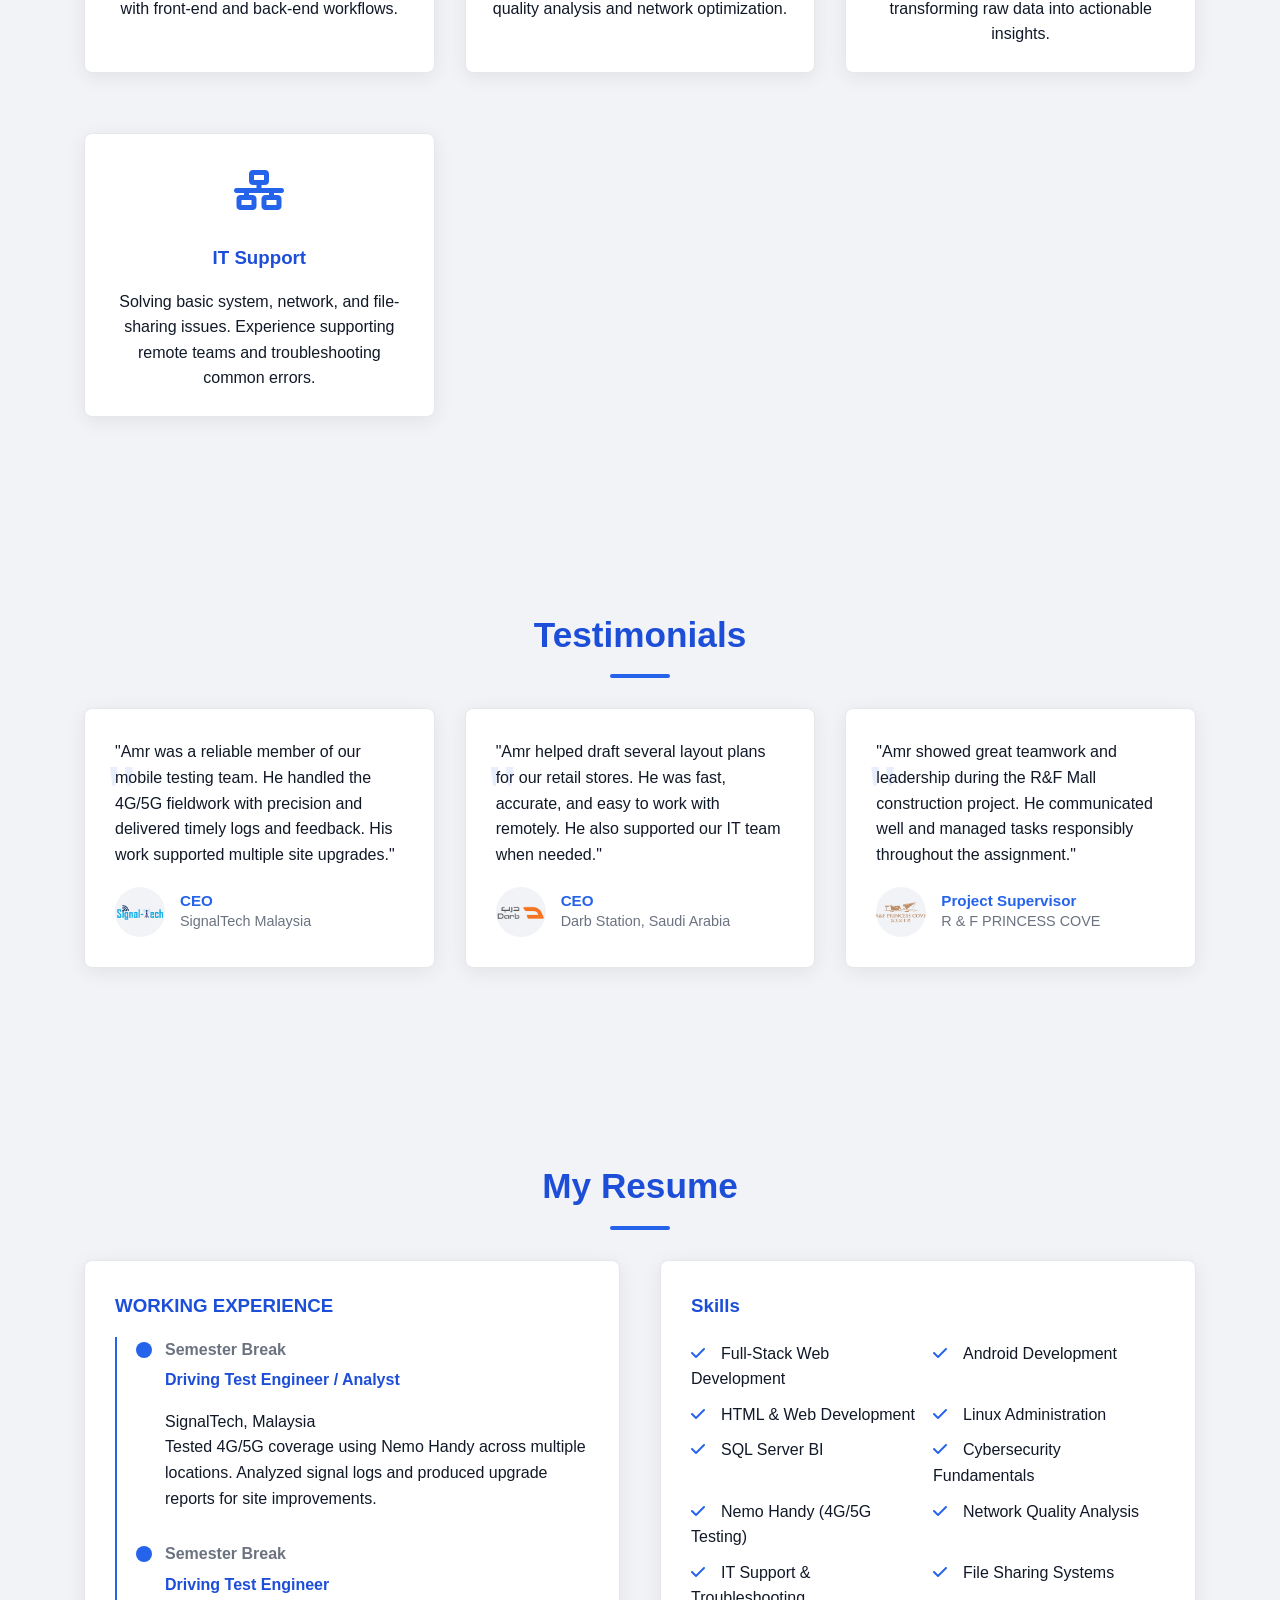
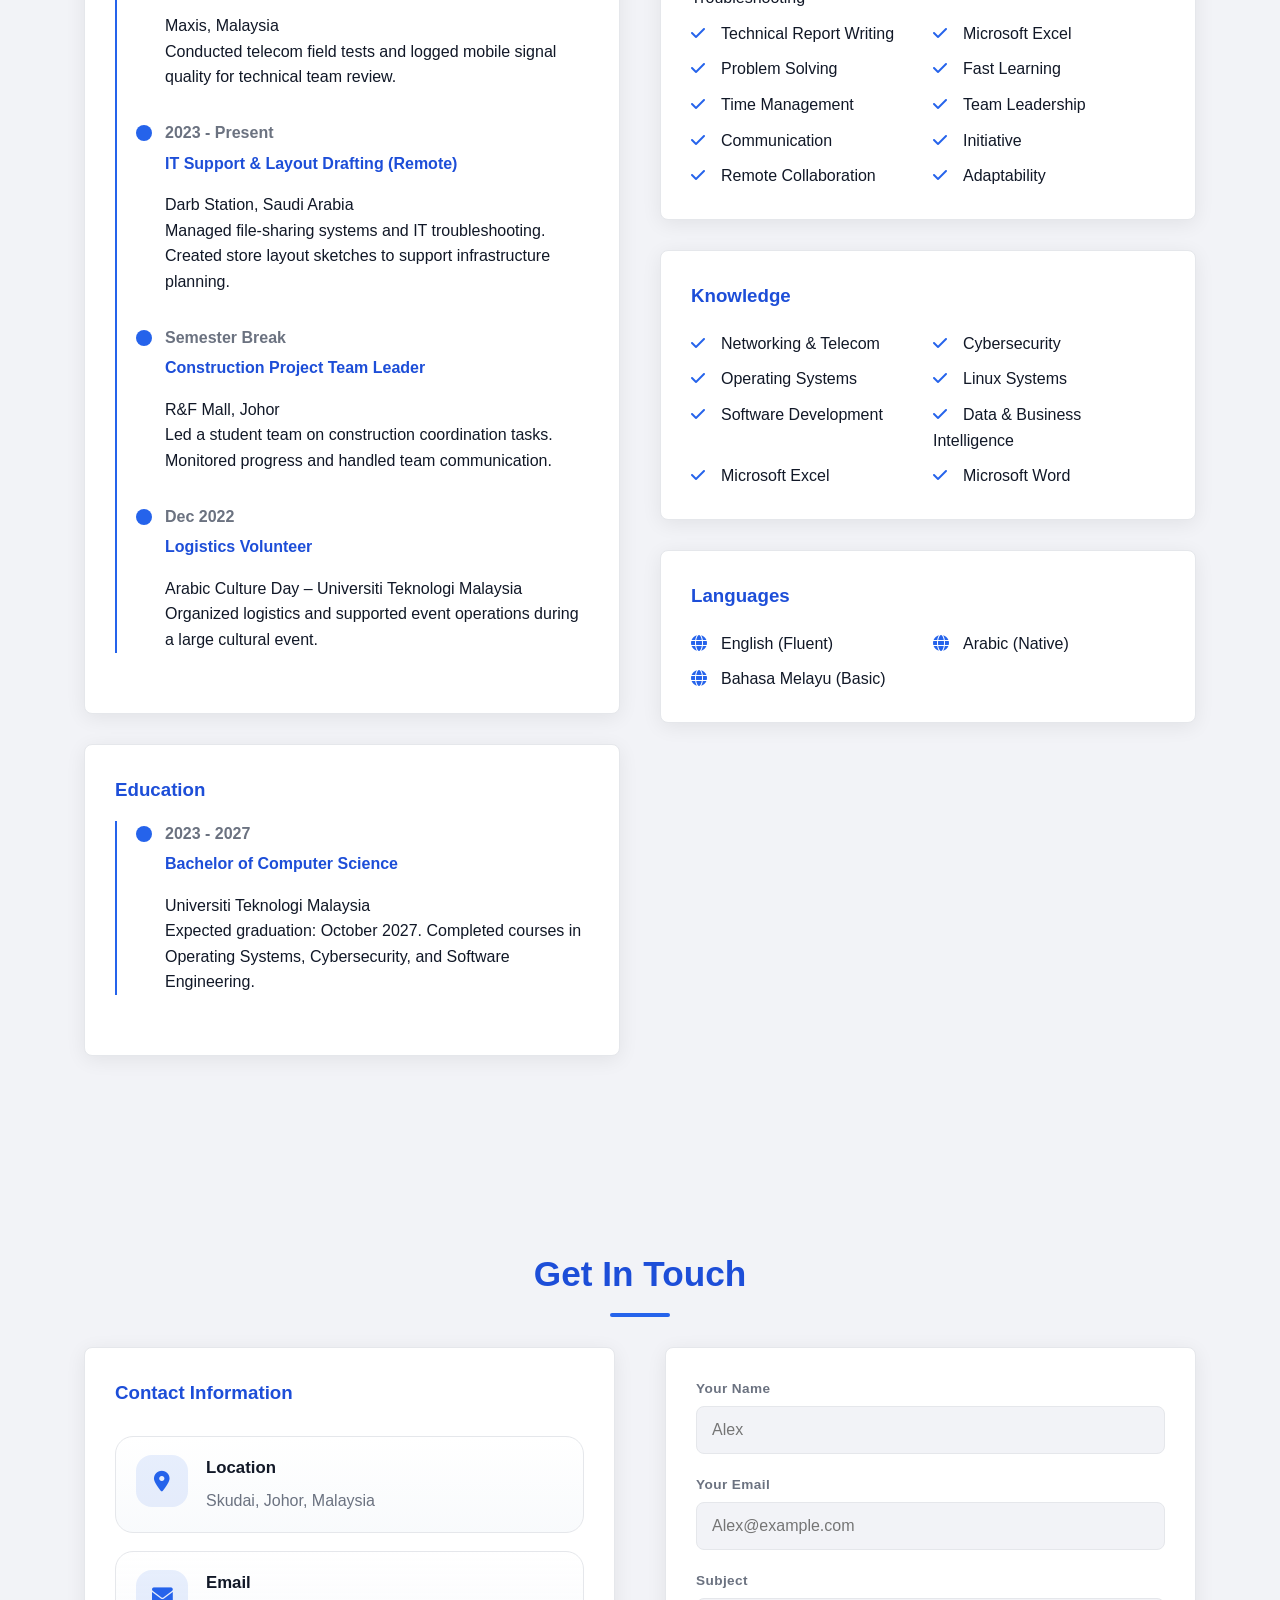
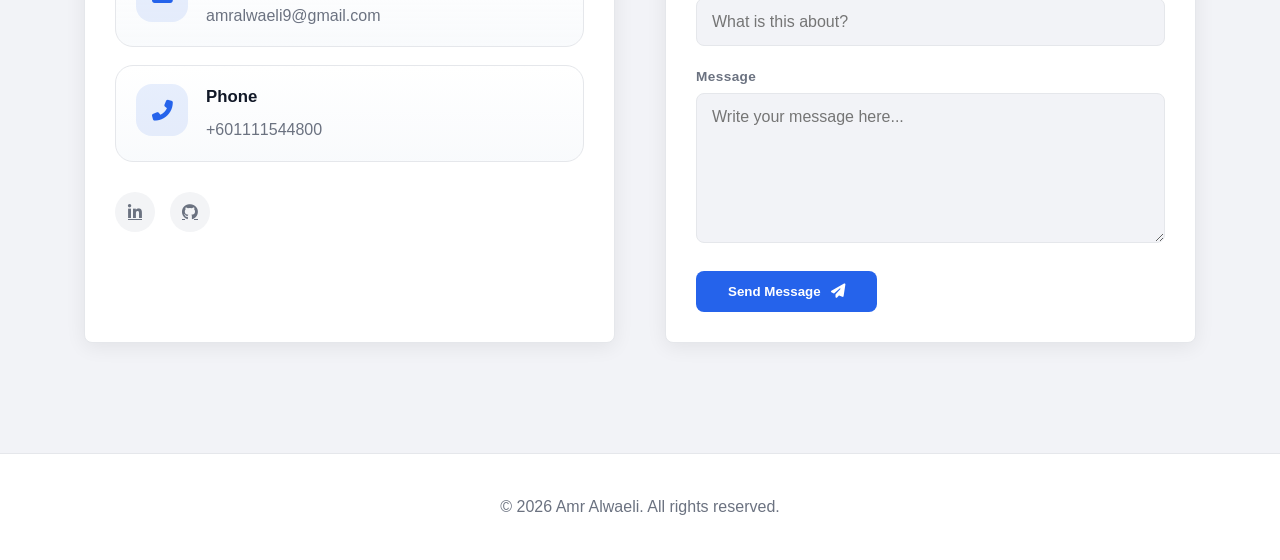
==== commit b4c8e14f: "updating the design" ====
--- a/index.html
+++ b/index.html
@@ -260,24 +260,30 @@
                     <h3>Contact Information</h3>
                     
                     <div class="contact-detail">
-                        <i class="fas fa-map-marker-alt"></i>
-                        <div>
+                        <div class="contact-icon">
+                            <i class="fas fa-map-marker-alt"></i>
+                        </div>
+                        <div class="contact-copy">
                             <h4>Location</h4>
                             <p>Skudai, Johor, Malaysia</p>
                         </div>
                     </div>
                     
                     <div class="contact-detail">
-                        <i class="fas fa-envelope"></i>
-                        <div>
+                        <div class="contact-icon">
+                            <i class="fas fa-envelope"></i>
+                        </div>
+                        <div class="contact-copy">
                             <h4>Email</h4>
                             <p>amralwaeli9@gmail.com</p>
                         </div>
                     </div>
                     
                     <div class="contact-detail">
-                        <i class="fas fa-phone-alt"></i>
-                        <div>
+                        <div class="contact-icon">
+                            <i class="fas fa-phone-alt"></i>
+                        </div>
+                        <div class="contact-copy">
                             <h4>Phone</h4>
                             <p>+601111544800</p>
                         </div>
@@ -299,11 +305,11 @@
                         <input type="text" name="_honey" style="display:none">
                         <div class="form-group">
                             <label class="form-label">Your Name</label>
-                            <input type="text" name="name" placeholder="John Doe" required>
+                            <input type="text" name="name" placeholder="Alex" required>
                         </div>
                         <div class="form-group">
                             <label class="form-label">Your Email</label>
-                            <input type="email" name="email" id="email-field" placeholder="john@example.com" required>
+                            <input type="email" name="email" id="email-field" placeholder="Alex@example.com" required>
                         </div>
                         <div class="form-group">
                             <label class="form-label">Subject</label>
@@ -326,7 +332,7 @@
     <!-- Footer -->
     <footer>
         <div class="container">
-            <p>© 2025 Amr Alwaeli. All rights reserved.</p>
+            <p>© 2026 Amr Alwaeli. All rights reserved.</p>
         </div>
     </footer>
 
--- a/styles.css
+++ b/styles.css
@@ -390,11 +390,55 @@
     gap: 50px;
 }
 
-.contact-detail i {
-    font-size: 1.5rem;
-    color: var(--color-accent);
-    margin-right: 15px;
-    min-width: 30px;
+.contact-info h3 {
+    margin-bottom: 28px;
+}
+
+.contact-detail {
+    display: flex;
+    align-items: flex-start;
+    gap: 18px;
+    padding: 18px 20px;
+    border: 1px solid var(--color-border);
+    border-radius: 18px;
+    background: linear-gradient(180deg, rgba(255, 255, 255, 0.98), rgba(248, 250, 252, 0.92));
+}
+
+.contact-detail + .contact-detail {
+    margin-top: 18px;
+}
+
+.contact-icon {
+    display: flex;
+    align-items: center;
+    justify-content: center;
+    width: 52px;
+    height: 52px;
+    flex-shrink: 0;
+    border-radius: 16px;
+    background: rgba(37, 99, 235, 0.1);
+}
+
+.contact-icon i {
+    font-size: 1.3rem;
+    color: var(--color-accent);
+}
+
+.contact-copy {
+    min-width: 0;
+}
+
+.contact-copy h4 {
+    margin: 0 0 6px;
+    font-size: 1.05rem;
+    color: var(--text-primary);
+}
+
+.contact-copy p {
+    margin: 0;
+    color: var(--text-secondary);
+    line-height: 1.6;
+    word-break: break-word;
 }
 
 .social-links {
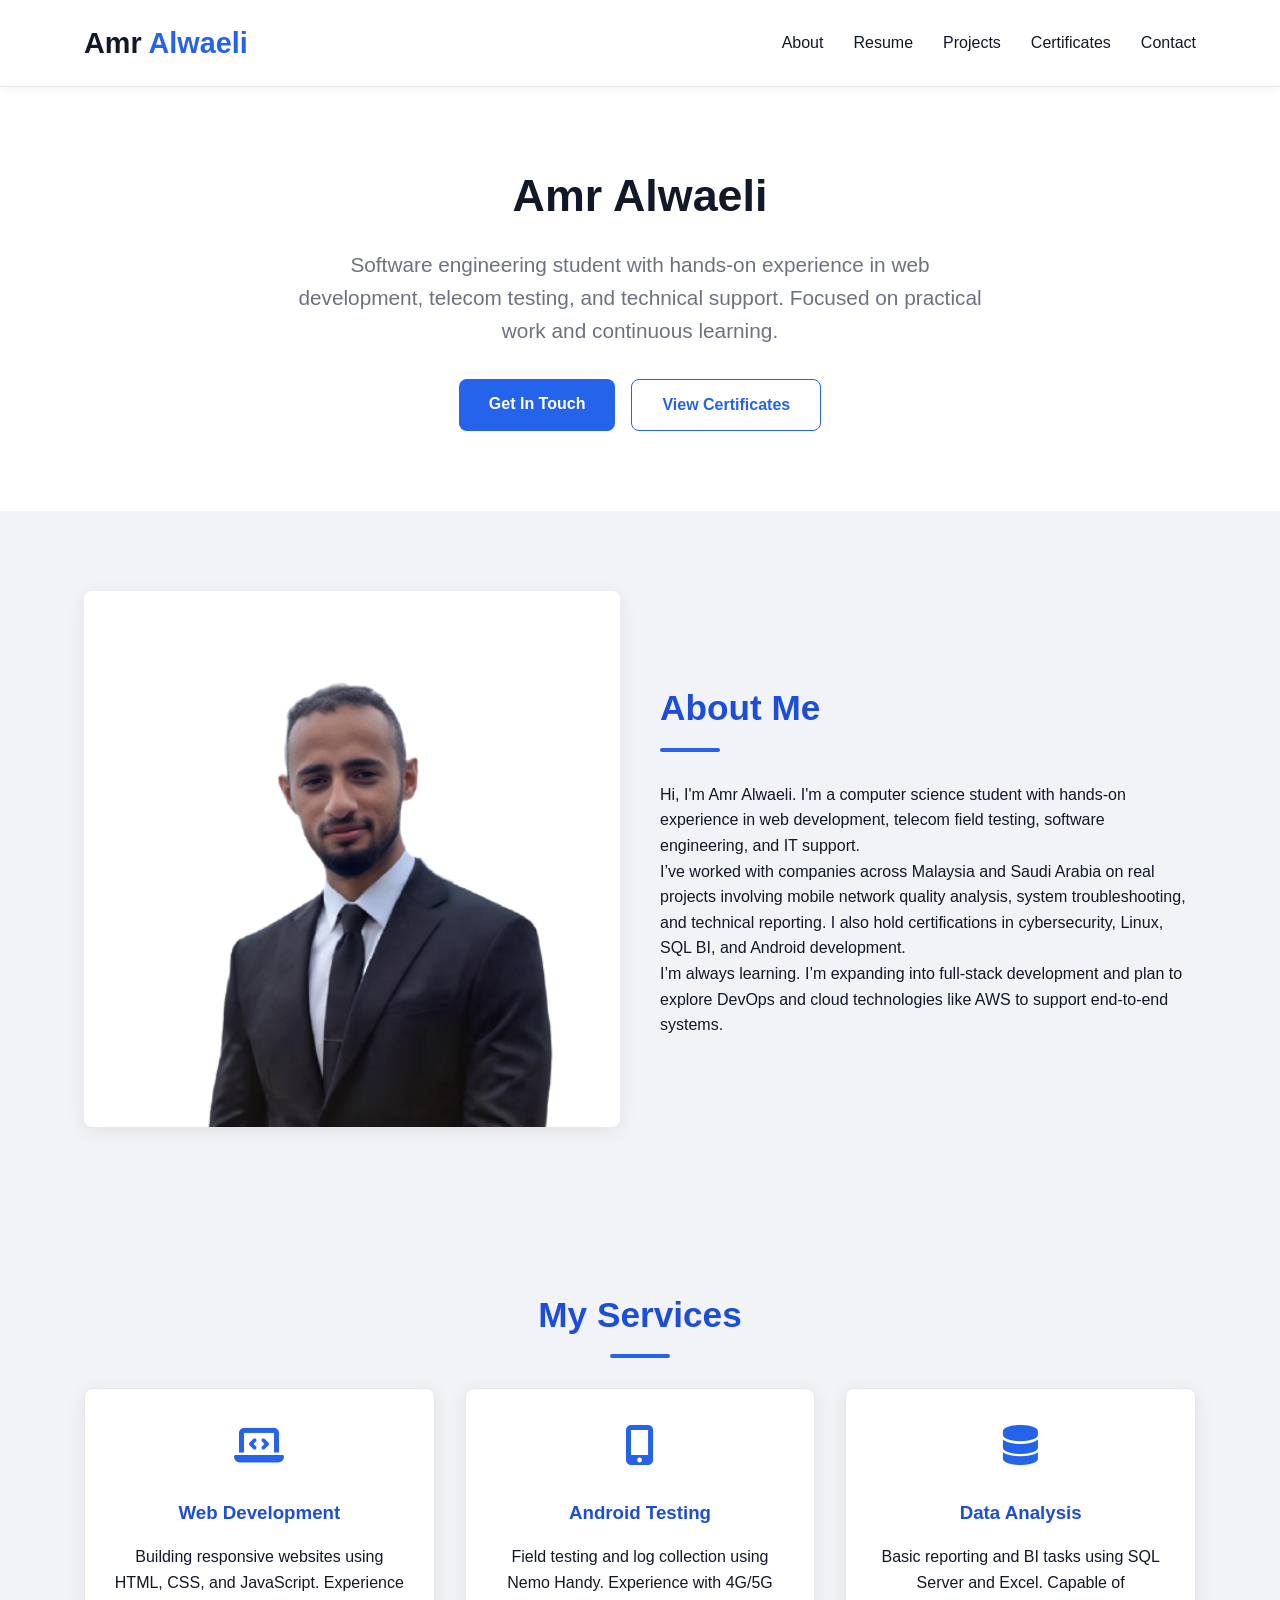
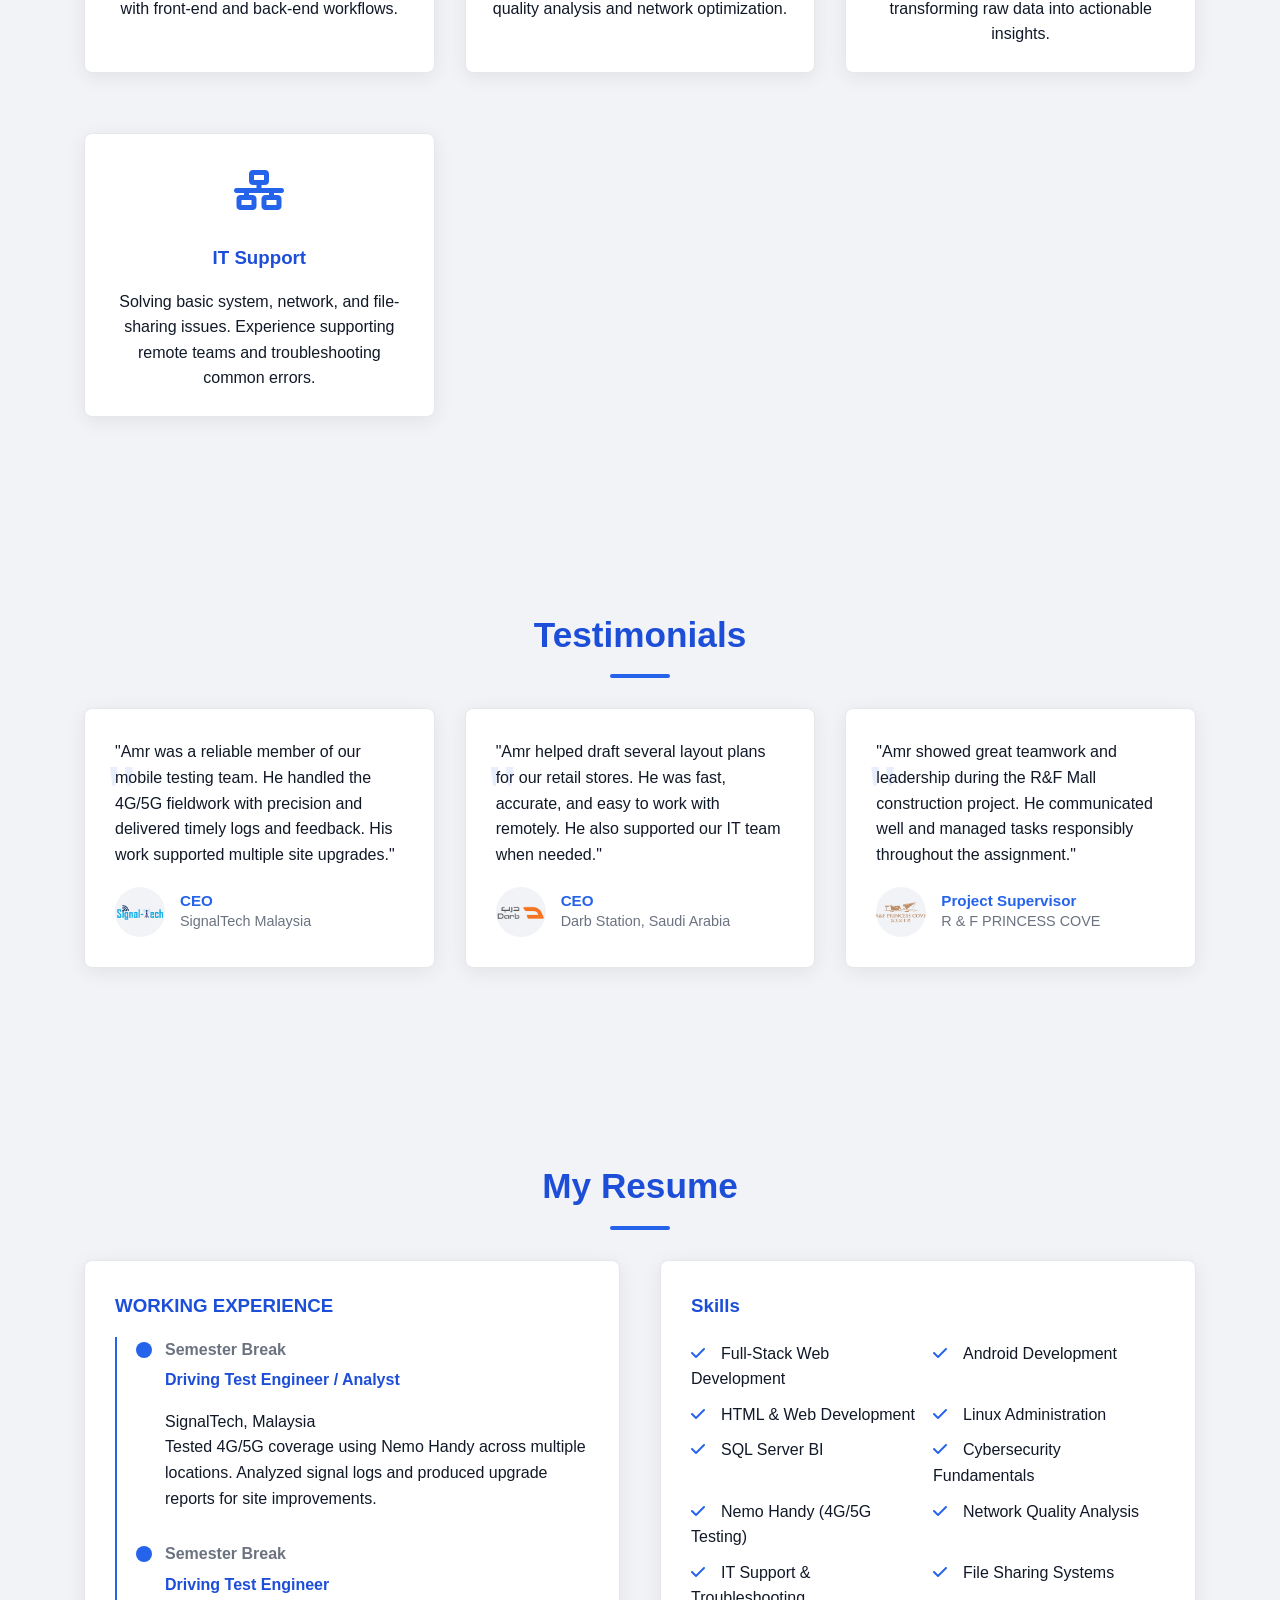
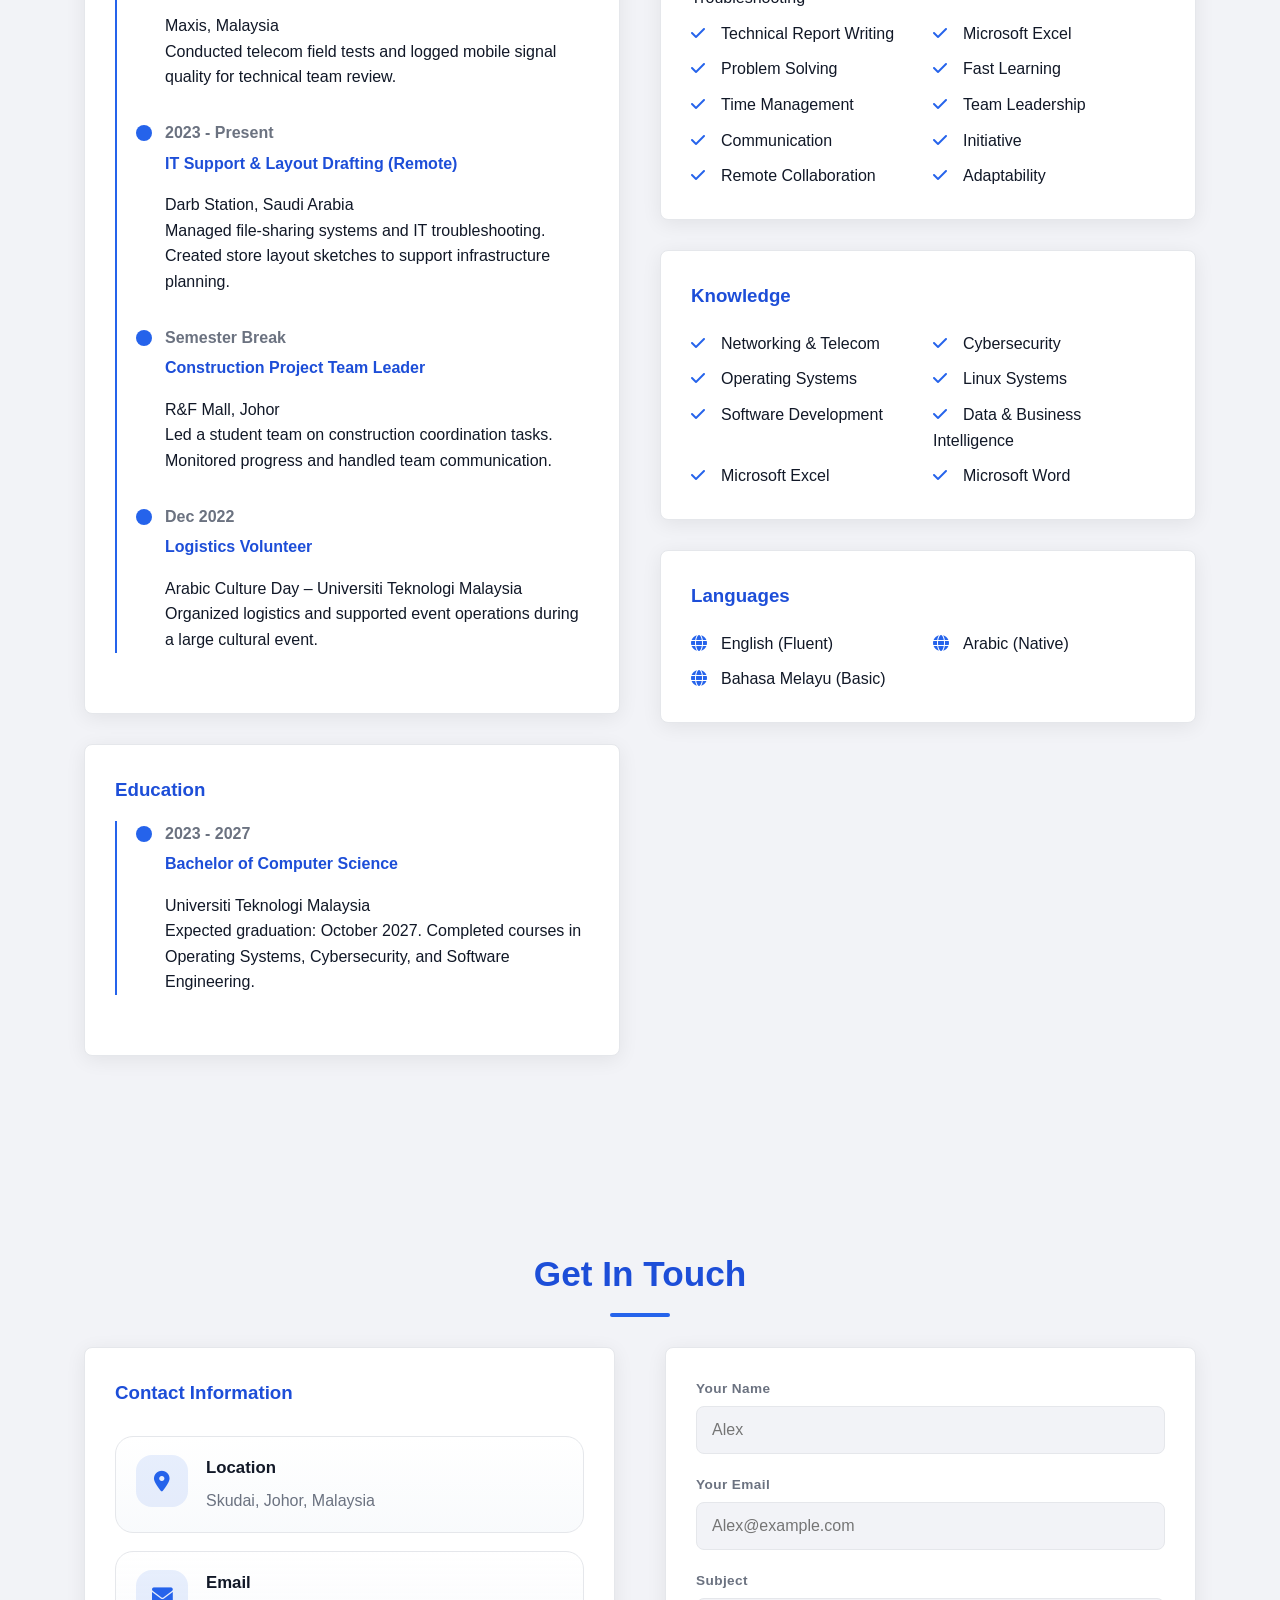
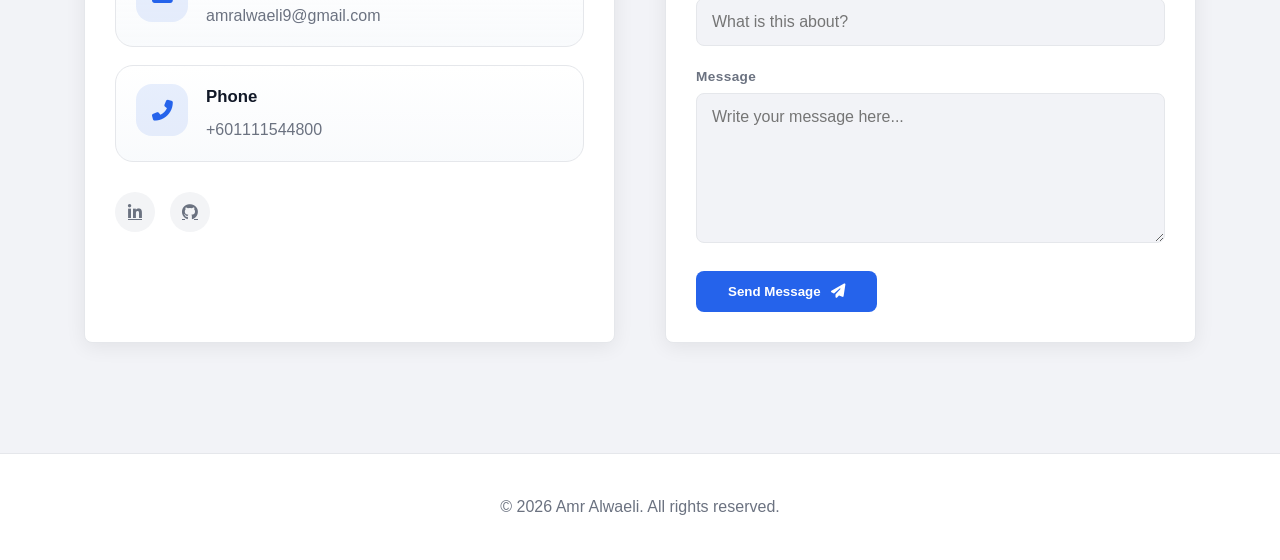
==== commit 007c7b7b: "updating the design and adding projects page" ====
--- a/index.html
+++ b/index.html
@@ -21,6 +21,7 @@
             <ul class="nav-links">
                 <li><a href="#about">About</a></li>
                 <li><a href="#resume">Resume</a></li>
+                <li><a href="projects.html">Projects</a></li>
                 <li><a href="certificates.html">Certificates</a></li>
                 <li><a href="#contact">Contact</a></li>
             </ul>
--- a/styles.css
+++ b/styles.css
@@ -1135,3 +1135,259 @@
     #toast-notification { bottom: 16px; right: 16px; left: 16px; max-width: none; }
     .cert-stats { gap: 16px; }
 }
+
+/* =========================================================
+   PROJECTS GRID
+   ========================================================= */
+.projects-grid {
+    display: grid;
+    grid-template-columns: repeat(auto-fill, minmax(320px, 1fr));
+    gap: 28px;
+}
+
+.proj-card {
+    background: var(--bg-card);
+    border-radius: 14px;
+    overflow: hidden;
+    border: 1px solid var(--color-border);
+    box-shadow: 0 2px 16px rgba(0,0,0,0.06);
+    transition: transform 0.3s ease, box-shadow 0.3s ease;
+    cursor: pointer;
+}
+
+.proj-card:hover {
+    transform: translateY(-6px);
+    box-shadow: 0 14px 44px rgba(37, 99, 235, 0.13);
+}
+
+.proj-card-media {
+    position: relative;
+    height: 220px;
+    overflow: hidden;
+    background: linear-gradient(135deg, #eff6ff 0%, #ecfeff 100%);
+}
+
+.proj-card-media img {
+    width: 100%;
+    height: 100%;
+    object-fit: cover;
+    display: block;
+    transition: transform 0.4s ease;
+}
+
+.proj-card:hover .proj-card-media img {
+    transform: scale(1.04);
+}
+
+.proj-img-placeholder {
+    width: 100%;
+    height: 100%;
+    display: flex;
+    align-items: center;
+    justify-content: center;
+    font-size: 3rem;
+    color: var(--color-accent);
+    opacity: 0.3;
+}
+
+.proj-card-overlay {
+    position: absolute;
+    inset: 0;
+    background: rgba(17, 24, 39, 0.6);
+    display: flex;
+    align-items: center;
+    justify-content: center;
+    gap: 12px;
+    flex-wrap: wrap;
+    padding: 16px;
+    opacity: 0;
+    transition: opacity 0.3s ease;
+    backdrop-filter: blur(2px);
+}
+
+.proj-card:hover .proj-card-overlay {
+    opacity: 1;
+}
+
+.proj-live-btn {
+    background: var(--color-accent) !important;
+    color: #fff !important;
+}
+
+.proj-card-body {
+    padding: 18px 20px 22px;
+}
+
+.proj-tags {
+    display: flex;
+    flex-wrap: wrap;
+    gap: 6px;
+    margin-bottom: 10px;
+}
+
+.proj-tag {
+    padding: 3px 10px;
+    border-radius: 999px;
+    background: #eff6ff;
+    color: var(--color-accent-dark);
+    font-size: 0.75rem;
+    font-weight: 700;
+    border: 1.5px solid #bfdbfe;
+}
+
+/* =========================================================
+   EMPTY STATE
+   ========================================================= */
+.proj-empty {
+    display: flex;
+    flex-direction: column;
+    align-items: center;
+    justify-content: center;
+    gap: 14px;
+    padding: 80px 20px;
+    color: var(--text-secondary);
+    text-align: center;
+}
+
+.proj-empty i {
+    font-size: 3rem;
+    opacity: 0.35;
+}
+
+.proj-empty p {
+    font-size: 1rem;
+    font-weight: 600;
+}
+
+/* =========================================================
+   PROJECT MODAL
+   ========================================================= */
+.proj-modal-backdrop {
+    position: fixed;
+    inset: 0;
+    background: rgba(0, 0, 0, 0.7);
+    z-index: 2000;
+    opacity: 0;
+    pointer-events: none;
+    transition: opacity 0.3s ease;
+    backdrop-filter: blur(5px);
+}
+
+.proj-modal-backdrop.active {
+    opacity: 1;
+    pointer-events: all;
+}
+
+.proj-modal {
+    position: fixed;
+    inset: 0;
+    z-index: 2001;
+    display: flex;
+    align-items: center;
+    justify-content: center;
+    padding: 20px;
+    opacity: 0;
+    pointer-events: none;
+    transition: opacity 0.3s ease;
+}
+
+.proj-modal.active {
+    opacity: 1;
+    pointer-events: all;
+}
+
+.proj-modal-box {
+    background: var(--bg-card);
+    border-radius: 18px;
+    overflow: hidden;
+    max-width: 760px;
+    width: 100%;
+    box-shadow: 0 30px 80px rgba(0,0,0,0.35);
+    transform: scale(0.95) translateY(12px);
+    transition: transform 0.3s ease;
+    max-height: 90vh;
+    overflow-y: auto;
+    position: relative;
+}
+
+.proj-modal.active .proj-modal-box {
+    transform: scale(1) translateY(0);
+}
+
+.proj-modal-close {
+    position: absolute;
+    top: 14px;
+    right: 14px;
+    z-index: 10;
+    width: 36px;
+    height: 36px;
+    border-radius: 50%;
+    background: rgba(0,0,0,0.45);
+    border: none;
+    color: #fff;
+    font-size: 1rem;
+    cursor: pointer;
+    display: flex;
+    align-items: center;
+    justify-content: center;
+    transition: var(--transition);
+}
+
+.proj-modal-close:hover {
+    background: rgba(0,0,0,0.7);
+}
+
+.proj-modal-media {
+    height: 280px;
+    overflow: hidden;
+    background: linear-gradient(135deg, #eff6ff, #ecfeff);
+}
+
+.proj-modal-media img {
+    width: 100%;
+    height: 100%;
+    object-fit: cover;
+    display: block;
+}
+
+.proj-modal-body {
+    padding: 28px 30px 32px;
+}
+
+.proj-modal-tags {
+    display: flex;
+    flex-wrap: wrap;
+    gap: 6px;
+    margin-bottom: 14px;
+}
+
+.proj-modal-client {
+    color: var(--text-secondary);
+    font-size: 0.9rem;
+    font-weight: 600;
+    margin-bottom: 14px;
+}
+
+.proj-modal-desc {
+    color: var(--text-secondary);
+    line-height: 1.7;
+    margin-bottom: 24px;
+}
+
+.proj-modal-actions {
+    display: flex;
+    gap: 12px;
+    flex-wrap: wrap;
+}
+
+.proj-modal-actions .btn {
+    display: inline-flex;
+    align-items: center;
+    gap: 8px;
+}
+
+@media (max-width: 600px) {
+    .proj-modal-media { height: 200px; }
+    .proj-modal-body { padding: 20px; }
+    .projects-grid { grid-template-columns: 1fr; }
+}
